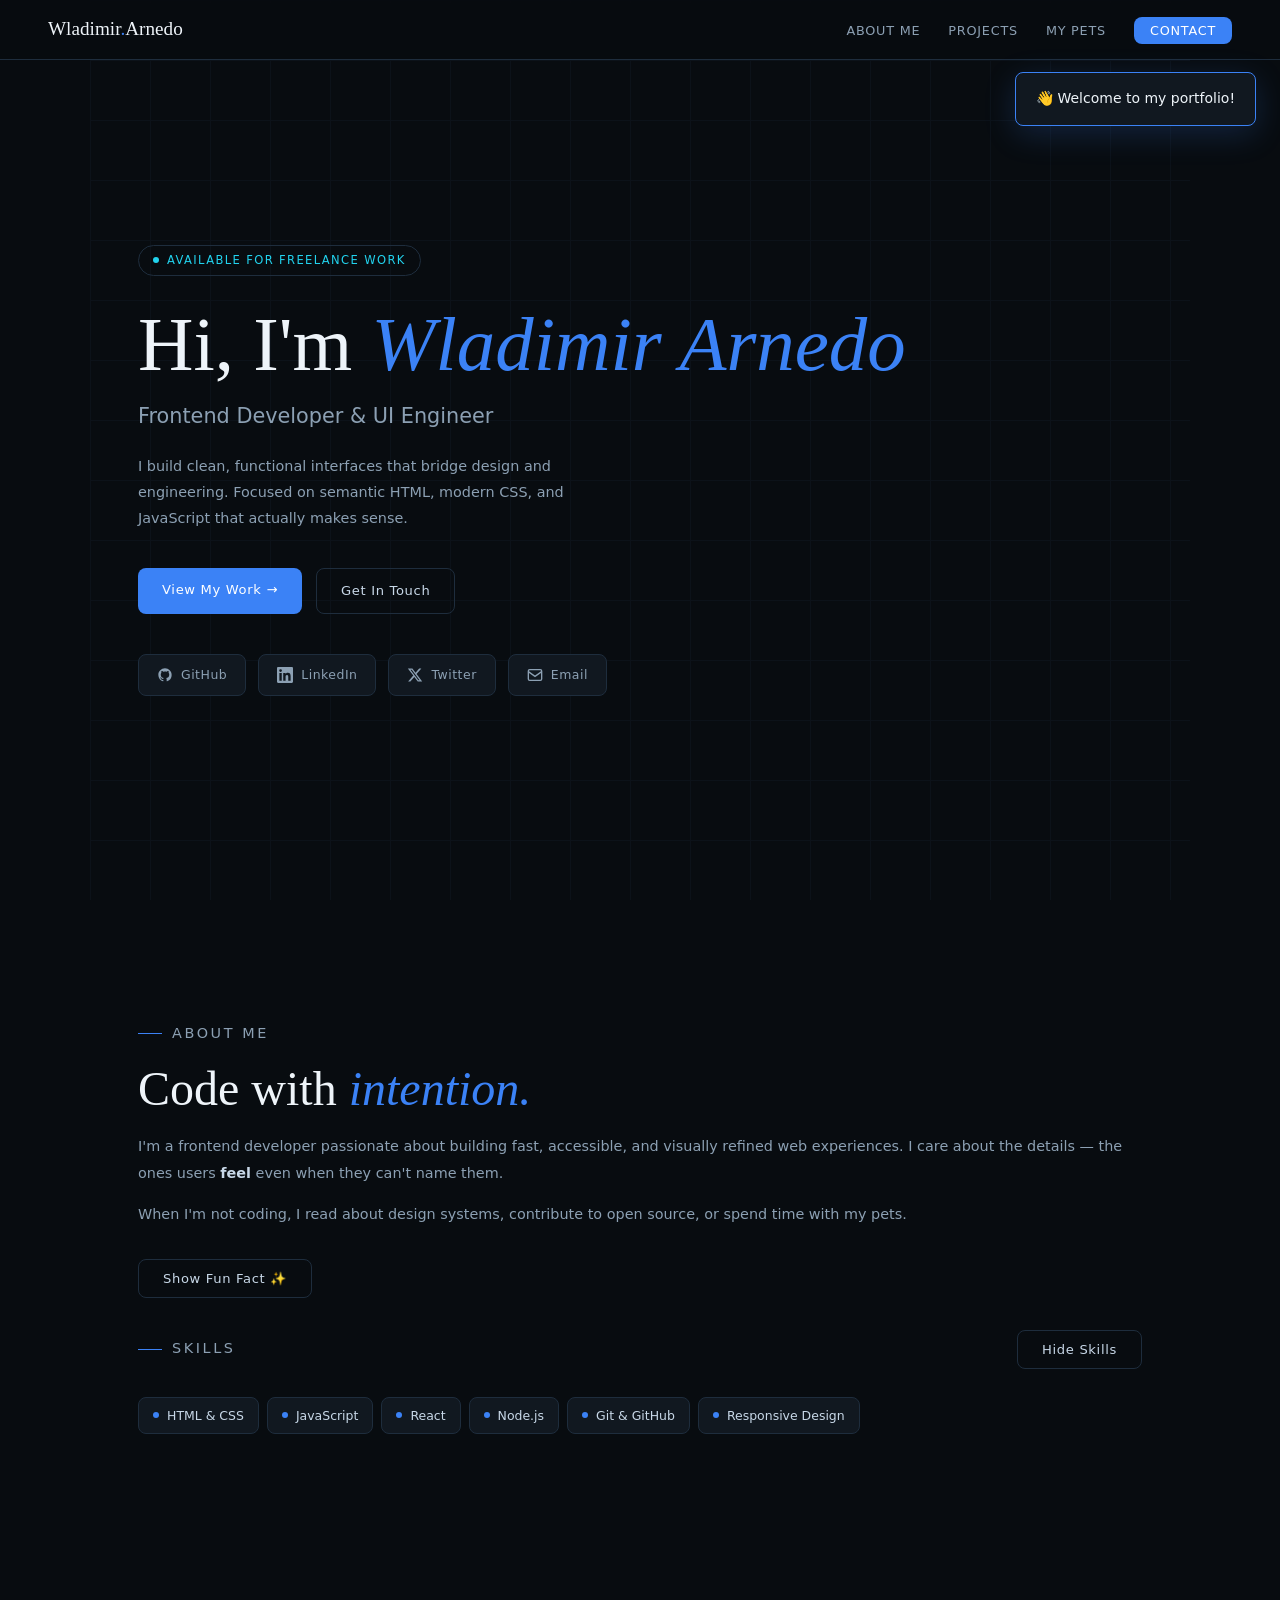
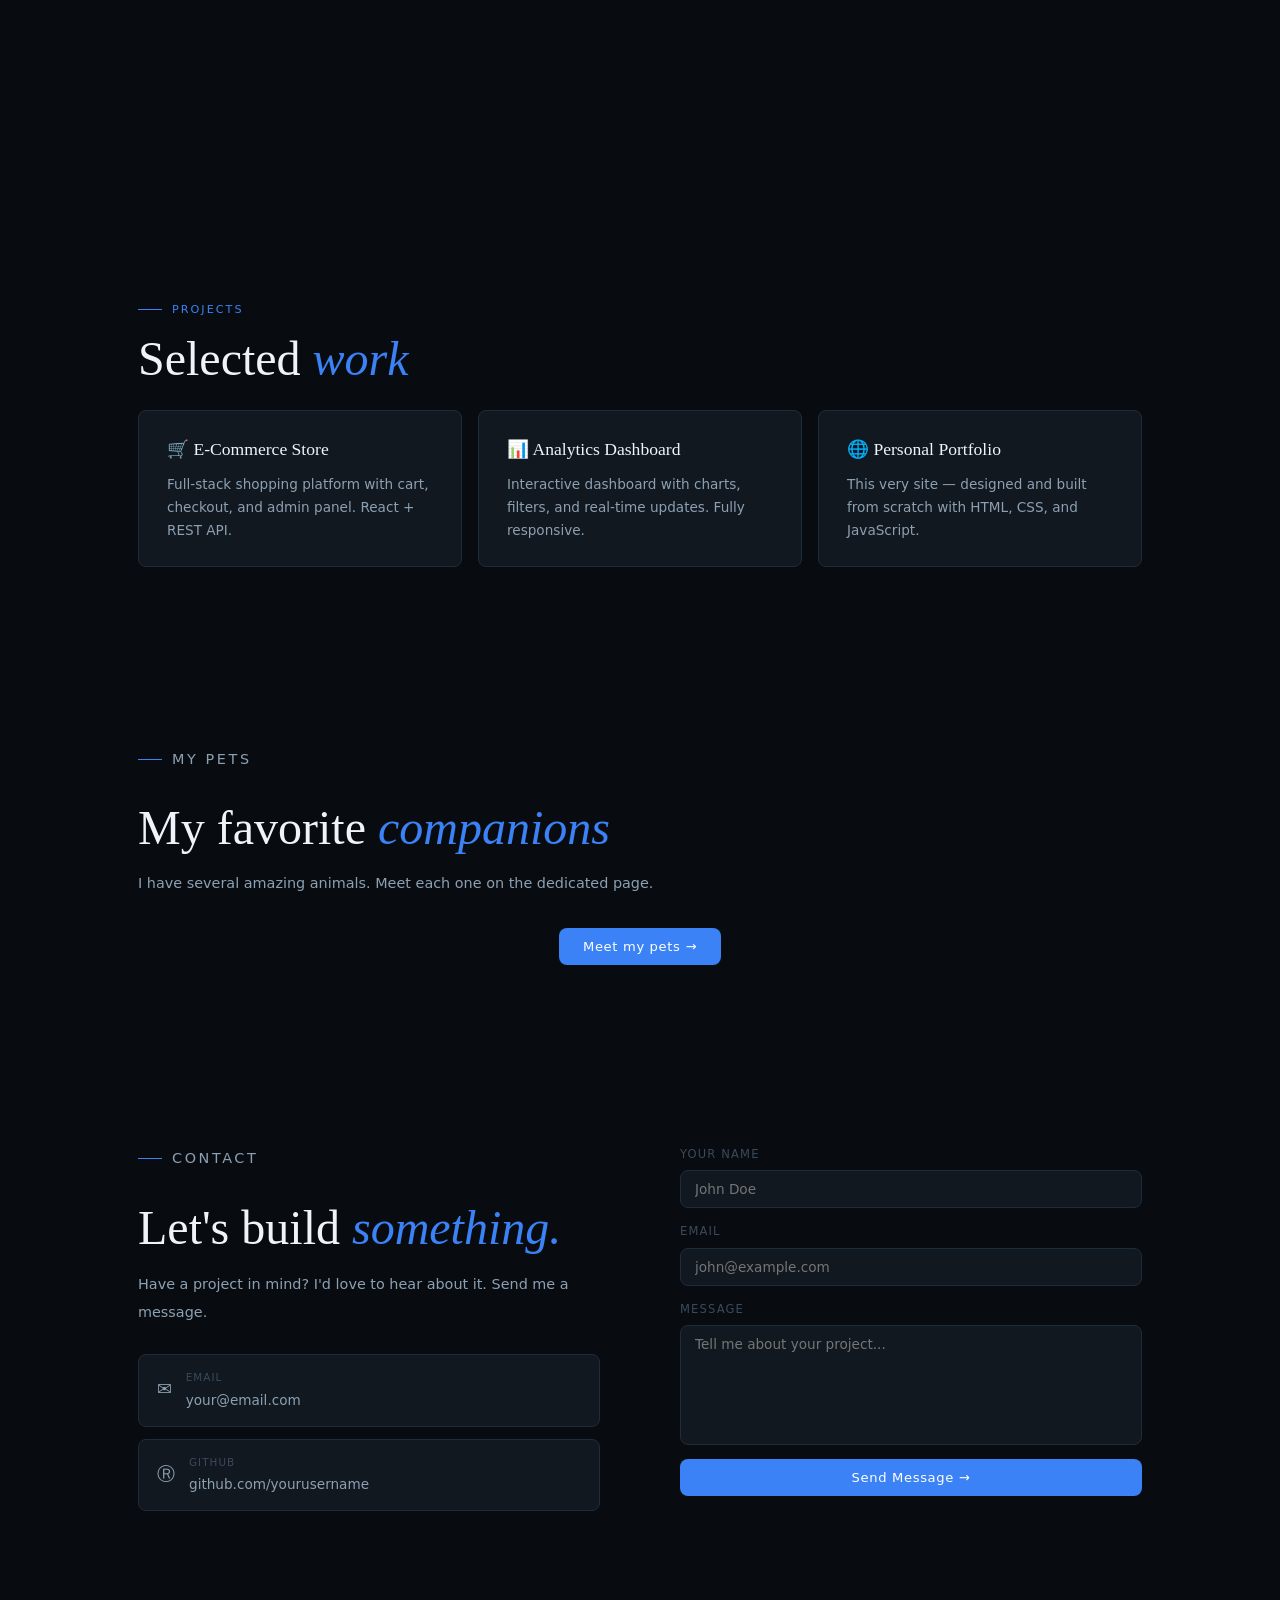
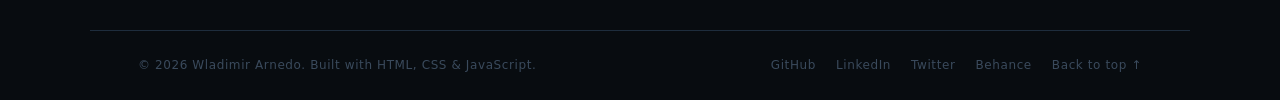
==== portfolio2-main/index.html @ 007f4433 "Primer commit" ====
<!DOCTYPE html>
<html lang="en">

<head>
  <!-- Aquí configuramos lo básico: idioma, diseño adaptativo para celulares y descripción para que Google nos encuentre -->
  <meta charset="UTF-8" />
  <meta name="viewport" content="width=device-width, initial-scale=1.0" />
  <meta name="description" content="Portfolio of Wladimir Arnedo — Frontend Developer and UI Engineer." />
  <title>Wladimir Arnedo — Developer</title>

  <!-- Conectamos nuestra hoja de estilos para darle color y vida a la página -->
  <link rel="stylesheet" href="styles.css" />
</head>

<body>

  <!-- Este es el mensajito de bienvenida flotante. Nuestro archivo script.js lo hará aparecer poco después de abrir la página -->
  <div id="welcome-toast" class="welcome-toast" role="status" aria-live="polite"></div>

  <!-- 
       =================================================
       ENCABEZADO Y MENÚ DE NAVEGACIÓN
       Esta es la barra superior fija. 
       Tiene nuestro logo y los enlaces para movernos.
       ================================================= 
  -->
  <header>
    <nav>
      <!-- Al hacer clic en el logo, volvemos mágicamente arriba del todo -->
      <a href="#home" class="nav-logo">Wladimir<span>.</span>Arnedo</a>

      <!-- Los enlaces para navegar cómodamente por nuestras secciones -->
      <ul class="nav-links">
        <li><a href="#about">About Me</a></li>
        <li><a href="#projects">Projects</a></li>
        <!-- ¡Un atajo para ir a ver a nuestras mascotas! -->
        <li><a href="mascotas.html">My Pets</a></li>
        <!-- Este botón lo hacemos resaltar un poco más para animar a que nos contacten -->
        <li><a href="#contact" class="nav-cta">Contact</a></li>
      </ul>
    </nav>
  </header>

  <!-- 
       =================================================
       SECCIÓN PRINCIPAL (HERO)
       Lo primero que ve la gente al entrar.
       Nos presentamos de forma amigable y ofrecemos formas de contacto.
       ================================================= 
  -->
  <section id="home" class="hero">
    <!-- Un fondo con una cuadrícula sutil para darle un toque muy pro -->
    <div class="hero-grid"></div>

    <div class="hero-content">
      <!-- Un detallito visual: un circulito que parpadea indicando que estamos disponibles para trabajar -->
      <div class="hero-badge">
        <span class="dot"></span>Available for freelance work
      </div>

      <!-- El gran título con nuestro nombre -->
      <h1>Hi, I'm <em>Wladimir Arnedo</em></h1>
      <p class="hero-role">Frontend Developer &amp; UI Engineer</p>
      <p class="hero-desc">
        I build clean, functional interfaces that bridge design and engineering.
        Focused on semantic HTML, modern CSS, and JavaScript that actually makes sense.
      </p>

      <!-- Los botones principales: uno para ver proyectos y otro para enviar mensaje -->
      <div class="hero-actions">
        <a href="#projects" class="btn btn-primary">View My Work &rarr;</a>
        <a href="#contact" class="btn btn-outline">Get In Touch</a>
      </div>

      <!-- 
           Fila con iconos de nuestras redes y contactos.
           Usamos SVGs directamente en vez de librerías grandes para que la página cargue súper rápido.
      -->
      <div class="social-row">

        <!-- Enlace directo a nuestro GitHub -->
        <a href="https://github.com/yourusername" target="_blank" rel="noopener" class="social-btn" id="btn-github"
          title="GitHub">
          <svg viewBox="0 0 24 24" fill="currentColor" aria-hidden="true">
            <path d="M12 2C6.477 2 2 6.484 2 12.017c0 4.425 2.865 8.18 6.839 9.504.5.092.682-.217.682-.483
            0-.237-.008-.868-.013-1.703-2.782.605-3.369-1.343-3.369-1.343-.454-1.158-1.11-1.466-1.11-1.466
            -.908-.62.069-.608.069-.608 1.003.07 1.531 1.032 1.531 1.032.892 1.53 2.341 1.088 2.91.832
            .092-.647.35-1.088.636-1.338-2.22-.253-4.555-1.113-4.555-4.951 0-1.093.39-1.988 1.029-2.688
            -.103-.253-.446-1.272.098-2.65 0 0 .84-.27 2.75 1.026A9.564 9.564 0 0112 6.844c.85.004
            1.705.115 2.504.337 1.909-1.296 2.747-1.027 2.747-1.027.546 1.379.202 2.398.1 2.651
            .64.7 1.028 1.595 1.028 2.688 0 3.848-2.339 4.695-4.566 4.943.359.309.678.92.678 1.855
            0 1.338-.012 2.419-.012 2.747 0 .268.18.58.688.482A10.019 10.019 0 0022 12.017
            C22 6.484 17.522 2 12 2z" />
          </svg>
          <span>GitHub</span>
        </a>

        <!-- Enlace a nuestro LinkedIn profesional -->
        <a href="https://linkedin.com/in/yourusername" target="_blank" rel="noopener" class="social-btn"
          id="btn-linkedin" title="LinkedIn">
          <svg viewBox="0 0 24 24" fill="currentColor" aria-hidden="true">
            <path d="M20.447 20.452h-3.554v-5.569c0-1.328-.027-3.037-1.852-3.037-1.853 0-2.136
            1.445-2.136 2.939v5.667H9.351V9h3.414v1.561h.046c.477-.9 1.637-1.85 3.37-1.85
            3.601 0 4.267 2.37 4.267 5.455v6.286zM5.337 7.433a2.062 2.062 0 01-2.063-2.065
            2.064 2.064 0 112.063 2.065zm1.782 13.019H3.555V9h3.564v11.452zM22.225 0H1.771
            C.792 0 0 .774 0 1.729v20.542C0 23.227.792 24 1.771 24h20.451C23.2 24 24 23.227
            24 22.271V1.729C24 .774 23.2 0 22.222 0h.003z" />
          </svg>
          <span>LinkedIn</span>
        </a>

        <!-- Enlace a nuestro Twitter / X -->
        <a href="https://x.com/yourusername" target="_blank" rel="noopener" class="social-btn" id="btn-twitter"
          title="X / Twitter">
          <svg viewBox="0 0 24 24" fill="currentColor" aria-hidden="true">
            <path d="M18.244 2.25h3.308l-7.227 8.26 8.502 11.24H16.17l-5.214-6.817L4.99
            21.75H1.68l7.73-8.835L1.254 2.25H8.08l4.713 6.231zm-1.161 17.52h1.833L7.084
            4.126H5.117z" />
          </svg>
          <span>Twitter</span>
        </a>

        <!-- Enlace rápido para que nos envíen un correo electrónico -->
        <a href="mailto:your@email.com" class="social-btn" id="btn-email" title="Email">
          <svg viewBox="0 0 24 24" fill="none" stroke="currentColor" stroke-width="2" aria-hidden="true">
            <rect x="2" y="4" width="20" height="16" rx="2" />
            <path d="m2 7 10 7 10-7" />
          </svg>
          <span>Email</span>
        </a>

      </div>
    </div>
  </section>

  <!-- 
       =================================================
       SECCIÓN SOBRE MÍ
       Aquí contamos un poquito de quiénes somos.
       ¡Y le pusimos magia con JavaScript para que sea divertido!
       ================================================= 
  -->
  <section id="about" class="about">
    <p class="section-label">About Me</p>
    <h2>Code with <em>intention.</em></h2>

    <!-- Le pusimos un ID a este párrafo para poder cambiarle el texto mágicamente al presionar un botón -->
    <p id="about-bio">
      I'm a frontend developer passionate about building fast, accessible, and
      visually refined web experiences. I care about the details — the ones users
      <strong>feel</strong> even when they can't name them.
    </p>
    <p>
      When I'm not coding, I read about design systems, contribute to open source,
      or spend time with my pets.
    </p>

    <!-- ¡Un botón sorpresa! Si haces clic, JavaScript cambiará el texto que acabas de leer por una anécdota -->
    <button id="btn-fun-fact" class="btn btn-outline" style="margin-top:1rem">
      Show Fun Fact &#10024;
    </button>

    <!-- Aquí listamos nuestras herramientas. Agregamos un botón para esconderlas si queremos limpiar la pantalla -->
    <div class="skills-controls">
      <p class="section-label" style="margin-bottom:0">Skills</p>
      <!-- Este botón trabajará mano a mano con JavaScript para hacer desaparecer (o aparecer) la lista de abajo -->
      <button id="btn-toggle-skills" class="btn btn-outline">Hide Skills</button>
    </div>

    <!-- Nuestras habilidades. Tienen un ID clave para que el botón sepa exactamente qué ocultar -->
    <div class="skills-grid" id="skills-grid">
      <span class="skill-tag">HTML &amp; CSS</span>
      <span class="skill-tag">JavaScript</span>
      <span class="skill-tag">React</span>
      <span class="skill-tag">Node.js</span>
      <span class="skill-tag">Git &amp; GitHub</span>
      <span class="skill-tag">Responsive Design</span>
    </div>
  </section>

  <!-- 
       =================================================
       NUESTROS PROYECTOS
       Un pequeño escaparate de lo que hemos construido.
       Cada tarjeta de la lista tiene su descripción y enlace.
       ================================================= 
  -->
  <section id="projects" class="projects">
    <p class="section-label">Projects</p>
    <h2>Selected <em>work</em></h2>

    <!-- Una lista limpia sin los aburridos puntos negros de siempre -->
    <ul class="projects-list">
      <li>
        <a href="https://github.com/yourusername" target="_blank" rel="noopener" class="project-link">
          🛒 E-Commerce Store
        </a>
        <p>Full-stack shopping platform with cart, checkout, and admin panel. React + REST API.</p>
      </li>
      <li>
        <a href="https://github.com/yourusername" target="_blank" rel="noopener" class="project-link">
          📊 Analytics Dashboard
        </a>
        <p>Interactive dashboard with charts, filters, and real-time updates. Fully responsive.</p>
      </li>
      <li>
        <!-- Un guiño: este enlace te regresa a la parte alta de la página que estás leyendo ahora -->
        <a href="#home" class="project-link">
          🌐 Personal Portfolio
        </a>
        <p>This very site — designed and built from scratch with HTML, CSS, and JavaScript.</p>
      </li>
    </ul>
  </section>

  <!-- 
       =================================================
       SECCIÓN MASCOTAS
       Una invitación para que los usuarios vayan a nuestra 
       sección dedicada de animalitos.
       ================================================= 
  -->
  <section id="pets" class="pets-section">
    <p class="section-label">My Pets</p>
    <h2>My favorite <em>companions</em></h2>
    <p>I have several amazing animals. Meet each one on the dedicated page.</p>

    <!-- Centramos este botón para que llame más la atención -->
    <div class="btn-wrapper">
      <button id="btn-pets" class="btn btn-primary">
        Meet my pets &rarr;
      </button>
    </div>
  </section>

  <!-- 
       =================================================
       SECCIÓN DE CONTACTO
       Acá dividimos la pantalla: información directa a la 
       izquierda, y un formulario listo para usarse a la derecha.
       ================================================= 
  -->
  <section id="contact" class="contact">
    <div class="contact-inner">

      <!-- La información directa por si prefieren enviarnos un correo o buscar nuestro GitHub -->
      <div class="contact-info">
        <p class="section-label">Contact</p>
        <h2>Let's build <em>something.</em></h2>
        <p>Have a project in mind? I'd love to hear about it. Send me a message.</p>

        <!-- Un par de tarjetas para nuestros métodos de contacto -->
        <div class="contact-items">
          <a href="mailto:your@email.com" class="contact-item">
            <span class="ci-icon">&#9993;</span>
            <div>
              <span class="ci-label">Email</span>
              your@email.com
            </div>
          </a>
          <a href="https://github.com/yourusername" target="_blank" rel="noopener" class="contact-item">
            <span class="ci-icon">&#9415;</span>
            <div>
              <span class="ci-label">GitHub</span>
              github.com/yourusername
            </div>
          </a>
        </div>
      </div>

      <!-- El formulario. Lo genial es que JavaScript se encarga de manejarlo 
           para que cuando la persona presione Enviar, la página no parpadee ni se recargue -->
      <form class="contact-form" id="contact-form">
        <div class="form-group">
          <label for="name">Your Name</label>
          <input type="text" id="name" name="name" placeholder="John Doe" required />
        </div>
        <div class="form-group">
          <label for="email">Email</label>
          <input type="email" id="email" name="email" placeholder="john@example.com" required />
        </div>
        <div class="form-group">
          <label for="message">Message</label>
          <!-- Evitamos que puedan estirar la caja del mensaje porque rompería nuestro bonito diseño -->
          <textarea id="message" name="message" placeholder="Tell me about your project..." required></textarea>
        </div>
        <button type="submit" class="btn btn-primary">Send Message &rarr;</button>

        <!-- Este pequeño párrafo es el lugar donde aparecerá mágicamente el mensaje "¡Enviado!" -->
        <p id="form-status" class="form-status"></p>
      </form>

    </div>
  </section>

  <!-- 
       =================================================
       PIE DE PÁGINA (FOOTER)
       La firma de nuestro sitio web con el año y un resumen
       de los enlaces más importantes.
       ================================================= 
  -->
  <footer>
    <span>&copy; 2026 Wladimir Arnedo. Built with HTML, CSS &amp; JavaScript.</span>
    <div class="footer-links">
      <a href="https://github.com/yourusername" target="_blank" rel="noopener">GitHub</a>
      <a href="https://linkedin.com/in/yourusername" target="_blank" rel="noopener">LinkedIn</a>
      <a href="https://x.com/yourusername" target="_blank" rel="noopener">Twitter</a>
      <a href="https://behance.net/yourusername" target="_blank" rel="noopener">Behance</a>
      <a href="#home">Back to top &uarr;</a>
    </div>
  </footer>

  <!-- Y por último, pero importantísimo: le damos vida a nuestra web cargando las acciones interactivas -->
  <script src="script.js"></script>
</body>

</html>
---- portfolio2-main/styles.css ----
/* ==================================================
   NUESTRO ARCHIVO MAESTRO DE ESTILOS (styles.css)
   Aquí le damos color, forma y vida tanto a nuestro 
   portafolio principal como a la galería de mascotas.
   ================================================== */


/* ── MÓDULO 1: NUESTRA PALETA Y FUENTES MÁGICAS ──
   Esto es genial: aquí guardamos todos nuestros colores 
   y tipografías. Si algún día queremos que nuestro sitio 
   sea rojo en lugar de azul, solo cambiamos el color aquí 
   y toda la web se actualizará al instante.
   ------------------------------------------------- */
:root {
  /* Nuestra paleta de oscuridad a luz */
  --black:      #080c10;
  --dark:       #0d1117;
  --card:       #111820;
  --border:     #1e2d3d;
  --muted:      #3a4a5c;
  --text:       #8ca0b3;
  --light:      #c8d8e8;
  --white:      #eef4f9;
  
  /* Nuestros colores para llamar la atención */
  --blue:       #3b82f6;
  --blue-dark:  #1d4ed8;
  --cyan:       #22d3ee;

  /* Nuestras familias de letras (tipografías) */
  --font-main:  'Segoe UI', system-ui, sans-serif;
  --font-serif: Georgia, 'Times New Roman', serif;

  /* Redondez de los bordes y qué tan suaves son nuestras animaciones */
  --radius:     8px;
  --transition: .22s cubic-bezier(.4, 0, .2, 1);
}


/* ── MÓDULO 2: HACIENDO LIMPIEZA GENERAL (RESET Y BASE) ──
   Cada navegador trae sus propios márgenes y estilos feos. 
   Con esto le decimos: "No gracias, nosotros tomamos el control".
   ------------------------------------------------- */
*, *::before, *::after {
  box-sizing: border-box; /* Esto hace que el ancho y alto sean súper precisos y fáciles de calcular */
  margin: 0;
  padding: 0;
}

/* Le decimos a la página que al viajar a diferentes secciones no salte bruscamente, sino que se deslice suavemente */
html { scroll-behavior: smooth; }

body {
  background: var(--black);
  color: var(--text);
  font-family: var(--font-main);
  /* Ponemos nuestro tamaño base en "rem" en vez de "px" para que se ajuste amigablemente en cualquier pantalla */
  font-size: 1rem;
  line-height: 1.7; /* Mucho aire entre las líneas para no cansar la vista */
  overflow-x: hidden; /* Prohibimos que la página se pueda mover a los lados */
  animation: fadeIn .6s ease; /* Cuando la gente entre a la página, aparecerá suavemente */
}

/* Las reglas sagradas de nuestras imágenes: crecerán hasta ocupar todo su espacio pero sin estirarse y verse raras */
img {
  max-width: 100%;
  height: auto;
  display: block;
}

/* Cuando alguien seleccione texto con el ratón, se pintará de nuestro azul bonito */
::selection { background: var(--blue); color: #fff; }

/* Nuestra animación principal que hace que la página suba un poquito y aparezca */
@keyframes fadeIn {
  from { opacity: 0; transform: translateY(12px); }
  to   { opacity: 1; transform: translateY(0); }
}


/* ── MÓDULO 3: ENCHULANDO LA BARRA DE DESPLAZAMIENTO ──
   A nadie le gustan las barras de navegador grises y gordas.
   Vamos a hacerla delgada y oscura.
   ------------------------------------------------- */
::-webkit-scrollbar       { width: 4px; }
::-webkit-scrollbar-track { background: var(--black); }
::-webkit-scrollbar-thumb { background: var(--border); border-radius: 2px; }


/* ── MÓDULO 4: LA BARRA DE NAVEGACIÓN SUPERIOR ──
   Nuestro menú principal, que se quedará pegado 
   arriba como un techo invisible para que los 
   visitantes nunca se pierdan.
   ------------------------------------------------- */
header {
  position: fixed; /* Esto hace que se quede pegadito arriba aunque bajemos la página */
  top: 0; left: 0; right: 0;
  z-index: 100; /* Aseguramos que siempre esté por encima de todo lo demás */
}

nav {
  display: flex;
  align-items: center;
  justify-content: space-between; /* Empuja el logo a la izquierda y los links a la derecha */
  padding: 0 48px;
  height: 60px;
  background: rgba(8, 12, 16, .9);
  backdrop-filter: blur(12px); /* Magia: difumina todo lo que se ponga detrás, como un vidrio empañado */
  border-bottom: 1px solid var(--border);
}

.nav-logo {
  font-family: var(--font-serif);
  font-size: 1.2rem;
  color: var(--white);
  text-decoration: none;
}
/* El coqueto punto azul junto a nuestro apellido */
.nav-logo span { color: var(--blue); }

.nav-links {
  display: flex;
  gap: 28px; /* Un espaciado perfecto entre cada link */
  list-style: none;
}

.nav-links a {
  color: var(--text);
  text-decoration: none;
  font-size: 0.8rem;
  letter-spacing: 0.06em;
  text-transform: uppercase;
  transition: color var(--transition); /* Los colores cambiarán con una suavidad hermosa */
  position: relative;
}

/* Esa elegante rayita que aparece de la nada cuando pasas el mouse por encima */
.nav-links a::after {
  content: '';
  position: absolute;
  left: 0; bottom: -3px;
  width: 0; height: 1px;
  background: var(--blue);
  transition: width var(--transition);
}
.nav-links a:hover            { color: var(--white); }
.nav-links a:hover::after     { width: 100%; } /* Empieza en 0 y crece hasta llenar todo el ancho */

/* El botón de "Contactar" rompe la regla y usa un fondo sólido azul */
.nav-cta {
  background: var(--blue) !important;
  color: #fff !important;
  padding: 6px 16px;
  border-radius: var(--radius);
  transition: background var(--transition) !important;
}
.nav-cta:hover        { background: var(--blue-dark) !important; }
.nav-cta::after       { display: none !important; } /* Le decimos adiós a la rayita en este botón */


/* ── MÓDULO 5: REGLAS PARA TODAS LAS SECCIONES ──
   Para no escribir lo mismo una y otra vez, todas 
   nuestras secciones comparten estos estilos.
   ------------------------------------------------- */
section {
  min-height: 100vh; /* Obliga a la sección a ser al menos tan alta como la pantalla de tu compu */
  padding: 120px 48px 80px;
  max-width: 1100px;
  margin: 0 auto; /* Con esto logramos que quede perfectamente centrado siempre */
}

/* La pequeña etiqueta de título antes de cada título grande (Ej: "ABOUT ME") */
.section-label {
  font-size: 0.7rem;
  letter-spacing: 0.18em;
  text-transform: uppercase;
  color: var(--blue);
  margin-bottom: 12px;
  display: flex;
  align-items: center;
  gap: 10px;
}
/* Le dibujamos una pequeña línea azul acompañando al texto */
.section-label::before {
  content: '';
  display: block;
  width: 24px; height: 1px;
  background: var(--blue);
}

/* Los imponentes títulos principales */
h2 {
  font-family: var(--font-serif);
  /* Magia responsiva: este clamp() hace que la letra crezca o encoja solita según la pantalla */
  font-size: clamp(1.8rem, 4vw, 3rem);
  font-weight: 400;
  color: var(--white);
  line-height: 1.15;
  margin-bottom: 16px;
}
/* Algunas palabritas del título las resaltamos en cursiva y de azul */
h2 em { color: var(--blue); font-style: italic; }


/* ── MÓDULO 6: LA FÁBRICA DE BOTONES ──
   Creamos unos estilos base geniales para que cada
   botón de nuestra página se vea y se sienta espectacular.
   ------------------------------------------------- */
.btn {
  display: inline-block;
  padding: 11px 24px;
  border-radius: var(--radius);
  font-family: var(--font-main);
  font-size: 0.82rem;
  letter-spacing: 0.05em;
  text-decoration: none;
  cursor: pointer;
  border: none;
  transition: all var(--transition); /* Suaviza absolutamente todos los cambios al pasar el mouse */
}

/* El botón azul que llama toda tu atención */
.btn-primary { background: var(--blue); color: #fff; }
.btn-primary:hover {
  background: var(--blue-dark);
  transform: translateY(-2px); /* ¡Da la ilusión de que el botón se levanta hacia ti! */
  box-shadow: 0 8px 24px rgba(59, 130, 246, .3); /* Y proyecta una sombra suave */
}

/* El botón más sutil, ideal para opciones secundarias */
.btn-outline {
  background: transparent;
  color: var(--light);
  border: 1px solid var(--border);
}
.btn-outline:hover {
  border-color: var(--blue);
  color: var(--blue);
  transform: translateY(-2px);
}

/* Una cajita invisible para centrar cualquier botón */
.btn-wrapper {
  display: flex;
  justify-content: center;
  margin-top: 32px;
}


/* ── MÓDULO 7: LA PORTADA (NUESTRO HERO) ──
   El gran escenario de bienvenida. Es lo primero
   que se roba las miradas de los visitantes.
   ------------------------------------------------- */
.hero {
  display: flex;
  flex-direction: column;
  justify-content: center;
  position: relative;
  overflow: hidden;
}

/* Detalle super pro: una cuadrícula de fondo que parece papel milimetrado de diseño */
.hero-grid {
  position: absolute; inset: 0;
  background-image:
    linear-gradient(var(--border) 1px, transparent 1px),
    linear-gradient(90deg, var(--border) 1px, transparent 1px);
  background-size: 60px 60px;
  opacity: .2;
  pointer-events: none; /* Le decimos al ratón que ignore esto por completo */
}

/* El cartelito de "Disponible para proyectos" */
.hero-badge {
  display: inline-flex;
  align-items: center;
  gap: 8px;
  font-size: 0.72rem;
  letter-spacing: 0.12em;
  text-transform: uppercase;
  color: var(--cyan);
  border: 1px solid var(--border);
  padding: 5px 14px;
  border-radius: 20px;
  margin-bottom: 28px;
  width: fit-content;
}

/* El lucecita verde (cian) al lado de "Disponible" que late constantemente */
.dot {
  width: 6px; height: 6px;
  background: var(--cyan);
  border-radius: 50%;
  animation: pulse 2s infinite; /* Late infinitamente cada 2 segundos */
}

/* Las instrucciones precisas para ese latido */
@keyframes pulse {
  0%, 100% { opacity: 1; transform: scale(1); }
  50%       { opacity: .4; transform: scale(.7); }
}

.hero-content { position: relative; z-index: 1; }

/* ¡Nuestro nombre en letras enormes! */
h1 {
  font-family: var(--font-serif);
  font-size: clamp(2.5rem, 6vw, 5.5rem);
  font-weight: 400;
  color: var(--white);
  line-height: 1.08;
  margin-bottom: 12px;
}
h1 em { color: var(--blue); font-style: italic; }

.hero-role {
  font-size: clamp(1rem, 2vw, 1.3rem);
  color: var(--text);
  margin-bottom: 20px;
}

.hero-desc {
  max-width: 500px;
  color: var(--text);
  font-size: 0.9rem;
  line-height: 1.8;
  margin-bottom: 36px;
}

/* Unimos los botones de la bienvenida y los separamos para que respiren */
.hero-actions { display: flex; gap: 14px; flex-wrap: wrap; }


/* ── MÓDULO 8: EL ESPACIO DE "ACERCA DE MÍ" ──
   Nuestra biografía personal y la cajita de 
   herramientas y lenguajes que sabemos usar.
   ------------------------------------------------- */
.about p {
  color: var(--text);
  font-size: 0.9rem;
  line-height: 1.9;
  margin-bottom: 14px;
}
.about p strong { color: var(--light); }

/* Empaquetamos nuestras habilidades para que se acomoden como tetris */
.skills-grid {
  display: flex;
  flex-wrap: wrap;
  gap: 8px;
  margin-top: 28px;
}

/* Cada capsulita que guarda el nombre de un lenguaje (HTML, CSS, etc.) */
.skill-tag {
  display: flex;
  align-items: center;
  gap: 8px;
  padding: 7px 14px;
  background: var(--card);
  border: 1px solid var(--border);
  border-radius: var(--radius);
  font-size: 0.78rem;
  color: var(--light);
  transition: border-color var(--transition);
}
.skill-tag:hover { border-color: var(--blue); } /* Se pinta azul cuando lo tocas con el mouse */

/* Un coqueto puntito decorativo dentro de cada cápsula */
.skill-tag::before {
  content: '';
  width: 6px; height: 6px;
  background: var(--blue);
  border-radius: 50%;
}


/* ── MÓDULO 9: EL ÁLBUM DE PROYECTOS ──
   Aquí montamos una bonita exhibición con tarjetas 
   de nuestras mejores creaciones como programadores.
   ------------------------------------------------- */
.projects { min-height: auto; padding-top: 6.25rem; }

/* Usamos CSS Grid para armar 3 columnas que soportan tarjetas igual de anchas */
.projects-list {
  list-style: none; /* Le decimos adiós a los puntitos negros típicos de las listas */
  margin-top: 1.5rem;
  display: grid;
  grid-template-columns: repeat(3, 1fr);
  gap: 1rem;
}

/* Cada tarjeta del proyecto */
.projects-list li {
  background: var(--card);
  border: 1px solid var(--border);
  border-radius: var(--radius);
  padding: 24px 28px;
  transition: all var(--transition);
}
/* Cuando pasamos el ratón, ¡Boom! La tarjeta se eleva y gana una buena sombra */
.projects-list li:hover {
  border-color: var(--blue);
  transform: translateY(-4px);
  box-shadow: 0 12px 40px rgba(0, 0, 0, .4);
}

/* El nombre del proyecto, que además es un link clicable */
.project-link {
  display: block;
  font-family: var(--font-serif);
  font-size: 1.1rem;
  color: var(--white);
  text-decoration: none;
  margin-bottom: 8px;
  transition: color var(--transition);
}
.project-link:hover { color: var(--blue); } /* Se pinta de azul para decirnos "¡Hazme clic!" */

.projects-list li p { font-size: 0.85rem; color: var(--text); }


/* ── MÓDULO 10: EL PUENTE HACIA LAS MASCOTAS ──
   Esa pequeña sección que invita amablemente a la 
   gente a conocer a nuestros mejores amigos peludos.
   ------------------------------------------------- */
.pets-section {
  min-height: auto;
  padding-top: 100px;
}
.pets-section p { color: var(--text); font-size: 0.9rem; margin-bottom: 28px; }


/* ── MÓDULO 11: ZONA DE CONTACTO ──
   La puerta de entrada para que lluevan las
   ofertas de trabajo o los saludos cordiales.
   ------------------------------------------------- */
.contact { min-height: auto; padding-top: 100px; padding-bottom: 100px; }

/* Dividimos la pantalla a la mitad justa: una mitad para leer y la otra para escribir */
.contact-inner {
  display: grid;
  grid-template-columns: 1fr 1fr;
  gap: 80px;
  align-items: start;
}

.contact-info p {
  font-size: 0.9rem;
  color: var(--text);
  line-height: 1.9;
  margin-bottom: 28px;
}

.contact-items { display: flex; flex-direction: column; gap: 12px; }

/* Tarjetitas bonitas para el correo y otras opciones por si no quieren llenar el formulario */
.contact-item {
  display: flex;
  align-items: center;
  gap: 14px;
  padding: 14px 18px;
  background: var(--card);
  border: 1px solid var(--border);
  border-radius: var(--radius);
  text-decoration: none;
  color: var(--text);
  font-size: 0.85rem;
  transition: all var(--transition);
}
/* Esta no sube al hover, ¡sino que se desliza un poquito a la derecha! */
.contact-item:hover {
  border-color: var(--blue);
  color: var(--light);
  transform: translateX(4px);
}

.ci-icon { font-size: 1.1rem; }
.ci-label {
  font-size: 0.65rem;
  letter-spacing: 0.1em;
  text-transform: uppercase;
  color: var(--muted);
  display: block;
  margin-bottom: 2px;
}

/* Aquí armamos el formulario, apilando cajas con amor */
.contact-form { display: flex; flex-direction: column; gap: 14px; }
.form-group   { display: flex; flex-direction: column; gap: 6px; }
.form-group label {
  font-size: 0.72rem;
  letter-spacing: 0.1em;
  text-transform: uppercase;
  color: var(--muted);
}

/* Pintamos las cajas de texto donde escribirán. Tienen color oscuro y bordes suaves */
.form-group input,
.form-group textarea {
  background: var(--card);
  border: 1px solid var(--border);
  border-radius: var(--radius);
  padding: 10px 14px;
  font-family: var(--font-main);
  font-size: 0.85rem;
  color: var(--white);
  outline: none;
  resize: none; /* Le prohibimos a la gente estirar la caja de comentarios */
  transition: border-color var(--transition);
}
/* Cuando haces clic para escribir, se enciende el borde azul */
.form-group input:focus,
.form-group textarea:focus { border-color: var(--blue); }
.form-group textarea { height: 120px; }

/* El pequeño gran mensajero que dice "¡Mensaje Enviado!" cuando funciona el JavaScript */
.form-status { font-size: 0.8rem; color: var(--cyan); min-height: 20px; }


/* ── MÓDULO 12: EL PIE DE PÁGINA (FOOTER) ──
   Nuestra despedida al final del recorrido. 
   ------------------------------------------------- */
footer {
  border-top: 1px solid var(--border); /* Una línea sutil para separarlo del resto */
  padding: 24px 48px;
  display: flex;
  align-items: center;
  justify-content: space-between;
  max-width: 1100px;
  margin: 0 auto;
  font-size: 0.75rem;
  letter-spacing: 0.05em;
  color: var(--muted);
}

.footer-links { display: flex; gap: 20px; }

footer a {
  color: var(--muted);
  text-decoration: none;
  transition: color var(--transition);
}
footer a:hover { color: var(--blue); }


/* ── MÓDULO 13: EL ESPACIO SIDERAL PARA MASCOTAS ──
   Cuando entras a la página de las mascotas, se activa
   este fondo súper espacial y mágico.
   ------------------------------------------------- */
body.page-pets {
  background: #0a0f1a;
  position: relative;
}

/* Creamos unas luces de neón detrás de todo, súper sutiles y elegantes */
body.page-pets::before {
  content: '';
  position: fixed; inset: 0;
  background:
    radial-gradient(ellipse at 20% 30%, rgba(59, 130, 246, .15) 0%, transparent 55%),
    radial-gradient(ellipse at 80% 70%, rgba(34, 211, 238, .1) 0%, transparent 55%),
    linear-gradient(160deg, #0a0f1a 0%, #0d1a2e 50%, #080c10 100%);
  z-index: -1;
  pointer-events: none;
}

/* ¡Y le espolvoreamos polvo de estrellas encima! (una capa de puntitos preciosos) */
body.page-pets::after {
  content: '';
  position: fixed; inset: 0;
  background-image:
    radial-gradient(circle, rgba(59, 130, 246, .25) 1px, transparent 1px),
    radial-gradient(circle, rgba(34, 211, 238, .15) 1px, transparent 1px);
  background-size: 80px 80px, 130px 130px;
  background-position: 0 0, 40px 40px;
  z-index: -1;
  pointer-events: none;
}


/* ── MÓDULO 14: EL SALÓN DE LA FAMA (GALERÍA DE MASCOTAS) ──
   El escaparate donde brillarán las fotos de Thor, Hercules y amigos.
   ------------------------------------------------- */
.pet-gallery {
  padding: 120px 48px 80px;
  max-width: 1100px;
  margin: 0 auto;
}

.gallery-desc {
  color: var(--text);
  font-size: 0.92rem;
  margin-bottom: 48px;
}

/* El grid automático que acomodará todas las fotos cuidando que ninguna quede muy chiquita */
.gallery-grid {
  display: grid;
  grid-template-columns: repeat(auto-fit, minmax(300px, 1fr)); /* Mínimo 300px o las acomoda en la siguiente fila */
  gap: 24px;
  margin-bottom: 48px;
}

/* El famoso efecto vidrio ahumado para las tarjetas de cada mascota */
.pet-card {
  background: rgba(17, 24, 32, .75); /* Medio transparente */
  border: 1px solid var(--border);
  border-radius: 16px;
  overflow: hidden;
  backdrop-filter: blur(10px); /* Difuminamos lo de atrás para el toque maestro de vidrio */
  transition: all var(--transition);
  box-shadow: 0 8px 32px rgba(0, 0, 0, .3);
}
/* Vuelan más alto que las tarjetas normales, para que llamen más la atención */
.pet-card:hover {
  transform: translateY(-8px);
  border-color: var(--blue);
  box-shadow: 0 20px 50px rgba(0, 0, 0, .5);
}

/* Las fotitos se ven perfectas sin importar qué tanto las estiremos (cover) */
.pet-card img {
  width: 100%;
  height: 220px;
  object-fit: cover;
  display: block;
  border-bottom: 1px solid var(--border);
}

.pet-info { padding: 24px; }

/* Nombres de los peludos en letras bonitas */
.pet-card h2 {
  font-family: var(--font-serif);
  font-size: 1.5rem;
  color: var(--white);
  margin-bottom: 4px;
}

/* Qué raza es, escrito elegantemente en turquesa */
.pet-breed {
  font-size: 0.72rem;
  letter-spacing: 0.14em;
  text-transform: uppercase;
  color: var(--cyan);
  margin-bottom: 12px;
}

.pet-info p:not(.pet-breed) {
  font-size: 0.85rem;
  color: var(--text);
  line-height: 1.75;
  margin-bottom: 16px;
}

/* Aquí guardamos sus etiquetas descriptivas */
.pet-tags { display: flex; flex-wrap: wrap; gap: 8px; }

/* El borde de la etiqueta para decir si es "Guardián" o "Dormilón" */
.tag {
  font-size: 0.72rem;
  letter-spacing: 0.08em;
  text-transform: uppercase;
  color: var(--cyan);
  border: 1px solid rgba(34, 211, 238, .25);
  padding: 3px 10px;
  border-radius: 20px;
  transition: all var(--transition);
}
/* Y se ilumina cuando pasas el cursor */
.tag:hover {
  background: rgba(34, 211, 238, .1);
  border-color: var(--cyan);
}


/* ── MÓDULO 15: LAS MEDALLITAS DE REDES SOCIALES ──
   Nuestra colorida colección de enlaces directos a 
   plataformas donde hacemos vida digital.
   ------------------------------------------------- */
.social-row {
  display: flex;
  flex-wrap: wrap;
  gap: 12px;
  margin-top: 40px;
}

/* El botón genérico antes de que le asignemos color propio */
.social-btn {
  display: inline-flex;
  align-items: center;
  gap: 8px;
  padding: 9px 18px;
  background: var(--card);
  border: 1px solid var(--border);
  border-radius: var(--radius);
  color: var(--text);
  text-decoration: none;
  font-size: 0.78rem;
  letter-spacing: 0.04em;
  transition: all var(--transition);
}

/* Sus pequeñitos iconos de SVG */
.social-btn svg {
  width: 16px;
  height: 16px;
  flex-shrink: 0;
}

/* Todos los botones de la fila se elevan felizmente cuando los apuntas */
.social-btn:hover {
  transform: translateY(-3px);
  color: var(--white);
  box-shadow: 0 6px 20px rgba(0, 0, 0, .4);
}

/* ¡Y aquí es donde cada red revela su verdadero color al pasar el cursor por encima! */

/* GitHub en gris elegante */
#btn-github:hover  { border-color: #e6edf3; box-shadow: 0 6px 20px rgba(230,237,243,.15); }

/* LinkedIn luce todo su azul formal */
#btn-linkedin:hover { border-color: #0a66c2; color: #0a66c2; box-shadow: 0 6px 20px rgba(10,102,194,.2); }

/* X / Twitter se va por el contraste blanquito */
#btn-twitter:hover  { border-color: #e7e7e7; box-shadow: 0 6px 20px rgba(231,231,231,.1); }

/* Behance presume su azul eléctrico super cool */
#btn-behance:hover  { border-color: #1769ff; color: #1769ff; box-shadow: 0 6px 20px rgba(23,105,255,.2); }

/* Y un cian vibrante para nuestros correos */
#btn-email:hover    { border-color: var(--cyan); color: var(--cyan); box-shadow: 0 6px 20px rgba(34,211,238,.2); }


/* ── MÓDULO 16: EL CARTELITO SORPRESA (TOAST) ──
   Nació invisible, pero nuestro JavaScript lo hará 
   lucirse en la esquina superior cuando llegue la gente.
   ------------------------------------------------- */
.welcome-toast {
  position: fixed;
  top: 4.5rem;
  right: 1.5rem;
  background: var(--card);
  border: 1px solid var(--blue);
  border-radius: var(--radius);
  padding: 0.875rem 1.25rem;
  color: var(--white);
  font-size: 0.875rem;
  max-width: 18rem;
  z-index: 200;
  box-shadow: 0 8px 32px rgba(59, 130, 246, .2);
  opacity: 0; /* Por ahora está castigado sin verse (invisible) */
  transform: translateX(1.25rem); /* Y escondido un poquito hacia afuera */
  transition: all 0.4s ease;
  pointer-events: none; /* Le decimos a la página que ignore si intentan hacerle clic mientras esté invisible */
}
/* Cuando JavaScript nos ayuda poniéndole la etiqueta "show", ¡sale a la luz! */
.welcome-toast.show {
  opacity: 1;
  transform: translateX(0);
  pointer-events: auto; /* Y vuelve a ser clicable */
}


/* ── MÓDULO 17: EL INTERRUPTOR DE LAS HABILIDADES ──
   Acomoda nuestro botoncito de "Hide Skills" justo en
   el lugar correcto junto al título de "Skills".
   ------------------------------------------------- */
.skills-controls {
  display: flex;
  align-items: center;
  justify-content: space-between; /* Texto a la izquierda, botón a la derecha */
  margin-top: 2rem;
  margin-bottom: 0.5rem;
}

/* Cuando nuestro amigo JavaScript le pega esta clase a la lista, simplemente desaparece sin dejar rastro */
.skills-grid.hidden { display: none; }


/* ── MÓDULO 18: LA INTELIGENCIA PARA CELULARES Y TABLETAS (MEDIA QUERIES) ──
   ¡La cereza del pastel! Si nuestro visitante nos lee 
   desde el autobús o en un sillón, acomodaremos toda 
   la página para que siga sintiéndose perfecto.
   ------------------------------------------------- */

/* ── TABLETAS (Para pantallas medianas de entre 601px y 1024px) ── */
@media (min-width: 601px) and (max-width: 1024px) {

  /* Un respiro más ligero a los lados para aprovechar la pantalla */
  section        { padding: 6.25rem 2rem 5rem; }
  .pet-gallery   { padding: 6.25rem 2rem 5rem; }

  /* En lugar de 3 columnas de proyectos, bajamos a 2 para que no se aprieten */
  .projects-list { grid-template-columns: repeat(2, 1fr); }

  /* Las mascotas caben perfectamente en grupitos de a 3 */
  .gallery-grid  { grid-template-columns: repeat(3, 1fr); }

  /* La zona de contacto se vuelve una larga columna vertical */
  .contact-inner { grid-template-columns: 1fr; gap: 2.5rem; }
}

/* ── CELULARES (Para esas pantallas angostitas menores a 600px) ── */
@media (max-width: 600px) {

  /* El menú abandona la barra larga y se convierte en una columna apilable súper fácil de tocar con los pulgares */
  header        { position: relative; }
  nav {
    flex-direction: column;
    height: auto;
    padding: 1rem 1.5rem;
    gap: 0.75rem;
  }
  /* Acercamos los links del menú entre ellos */
  .nav-links    { gap: 0.625rem; flex-wrap: wrap; justify-content: center; }

  /* Apretamos un poquito las secciones para que todo quepa hermoso */
  section       { padding: 5rem 1.25rem 3.75rem; }
  .pet-gallery  { padding: 5rem 1.25rem 3.75rem; }

  /* En celulares apilamos los botones del hero hacia abajo para que ninguno se quede fuera de la pantalla */
  .hero-actions { flex-direction: column; align-items: flex-start; }
  .social-row   { gap: 0.5rem; }

  /* Achicamos nuestra enorme letra principal para que no grite demasiado */
  h1 { font-size: clamp(2rem, 8vw, 3rem); }

  /* Un proyecto por fila, para enfocarnos bien en uno a la vez */
  .projects-list { grid-template-columns: 1fr; }

  /* Para las mascotas usamos 2 columnas en celulares y recortamos un poco las fotos (¡Se verán de 10!) */
  .gallery-grid  { grid-template-columns: repeat(2, 1fr); gap: 0.75rem; }
  .pet-card img  { height: 9.375rem; }

  /* Formularios y contacto en filita de uno por uno */
  .contact-inner { grid-template-columns: 1fr; gap: 2rem; }

  /* Acomodamos también la despedida (el footer) al centro */
  footer         { flex-direction: column; gap: 1rem; text-align: center; }
  .footer-links  { flex-wrap: wrap; justify-content: center; }

  /* Por último, apilamos nuestro interruptor de habilidades para que no estorbe */
  .skills-controls { flex-direction: column; align-items: flex-start; gap: 0.5rem; }
}
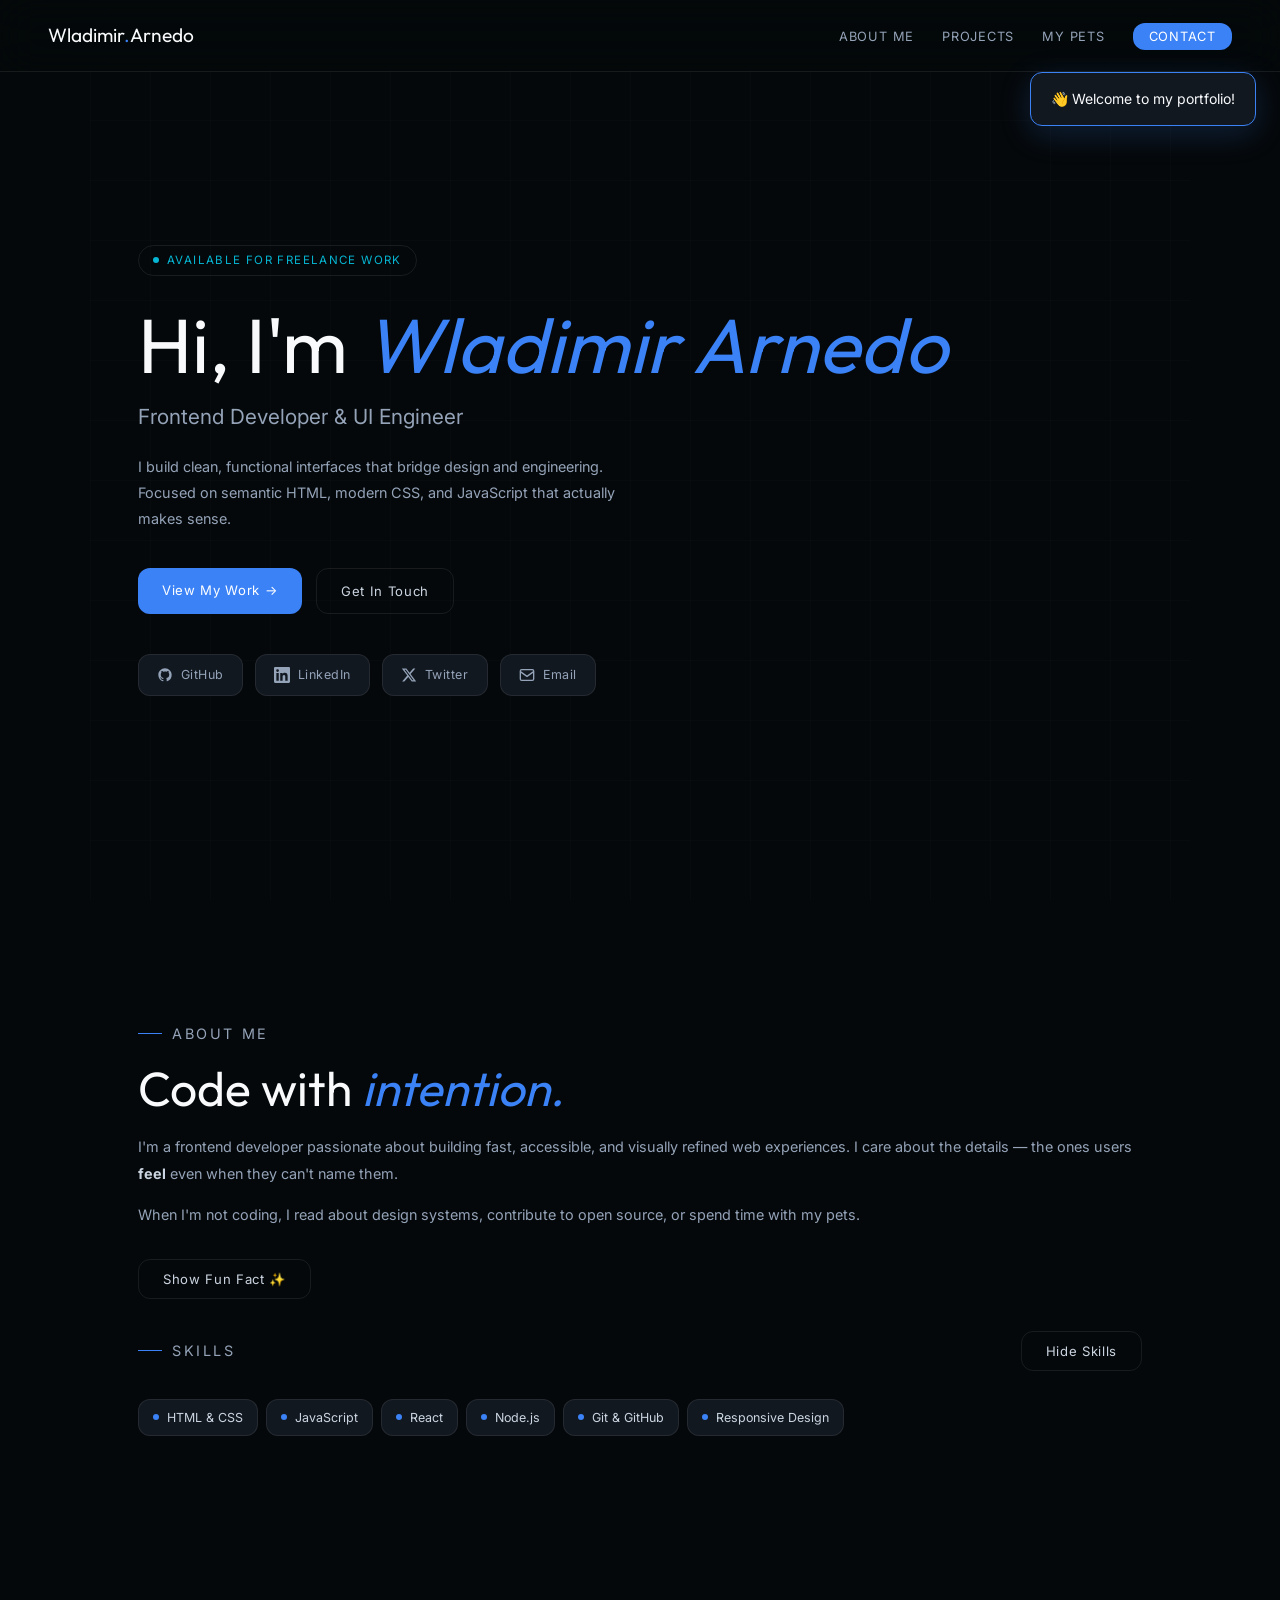
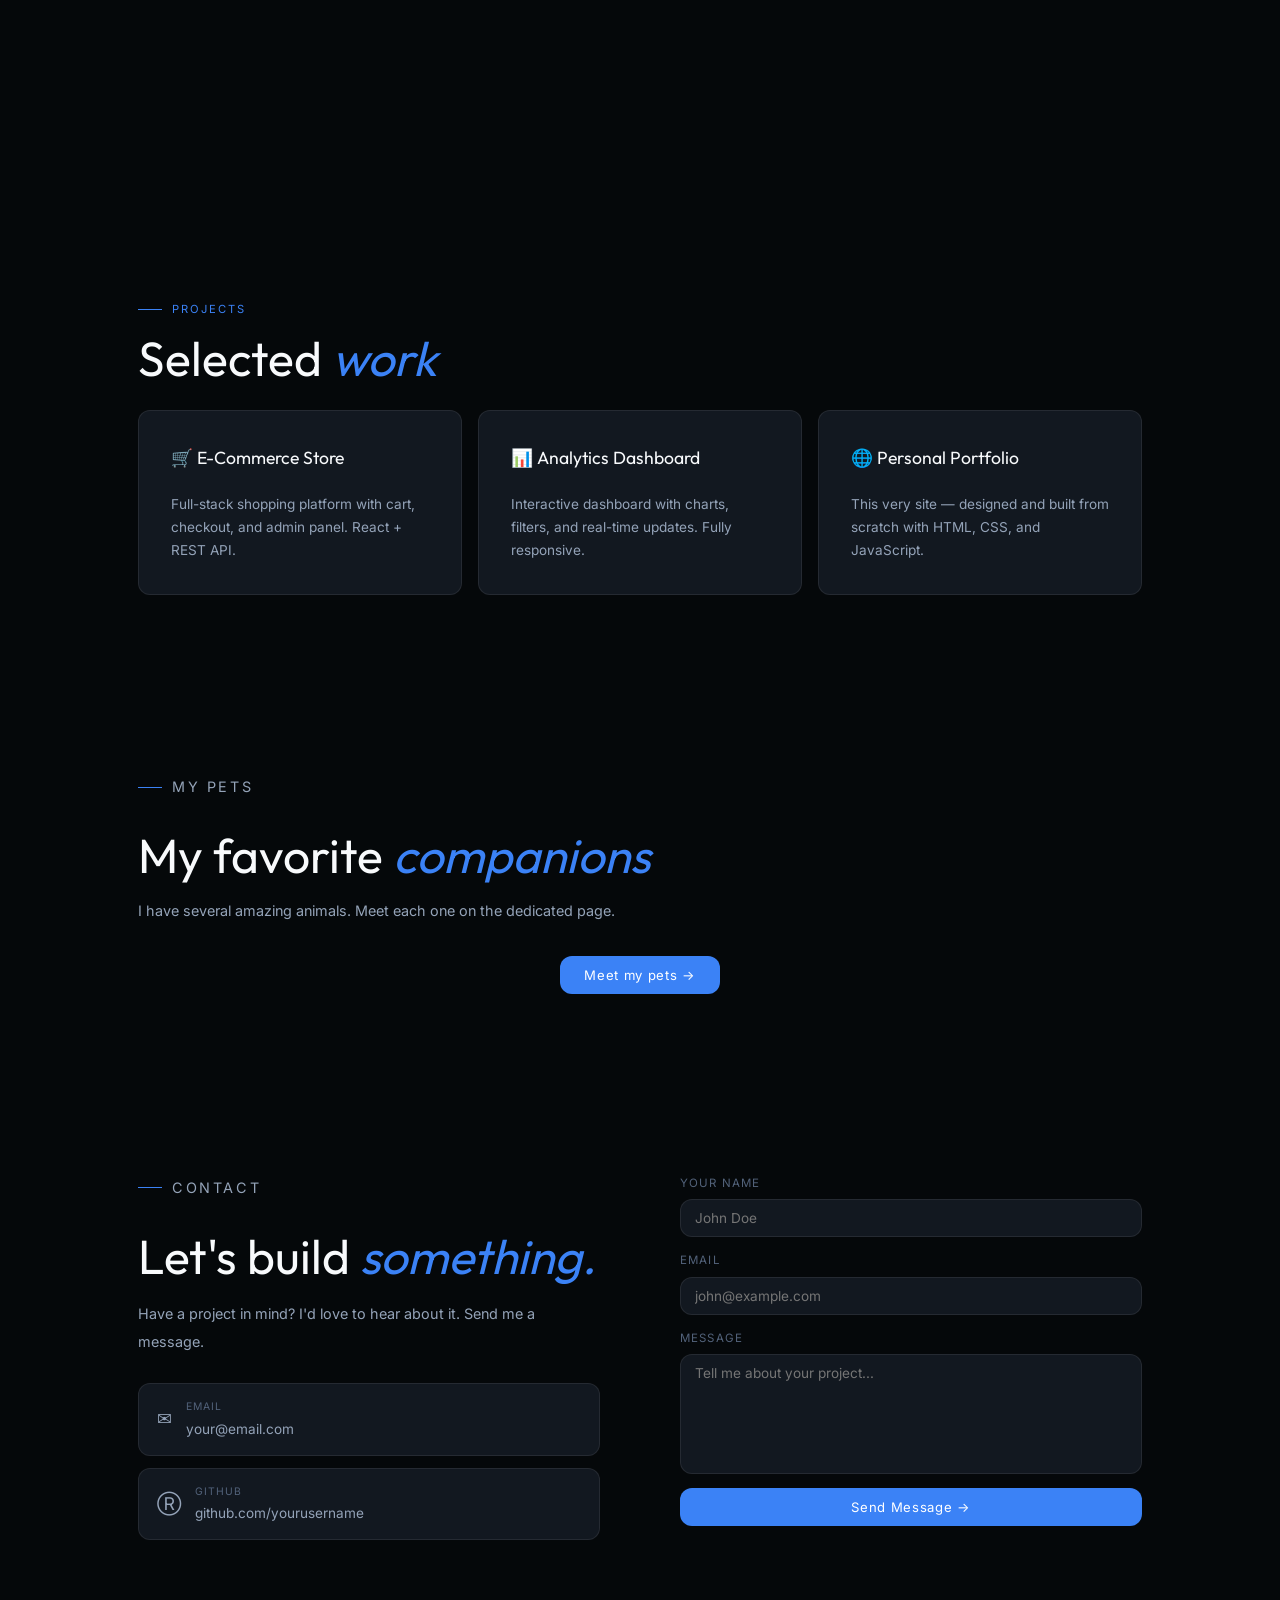
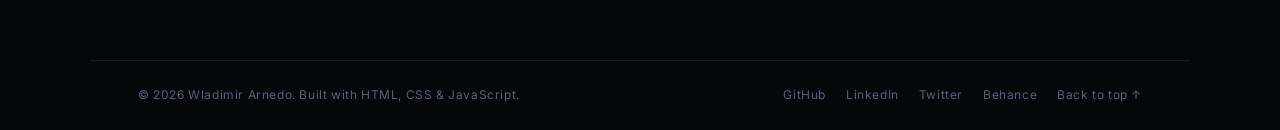
==== commit f13d4f48: "update portfolio" ====
--- a/portfolio2-main/index.html
+++ b/portfolio2-main/index.html
@@ -7,6 +7,11 @@
   <meta name="viewport" content="width=device-width, initial-scale=1.0" />
   <meta name="description" content="Portfolio of Wladimir Arnedo — Frontend Developer and UI Engineer." />
   <title>Wladimir Arnedo — Developer</title>
+
+  <!-- Conectamos fuentes premium de Google Fonts -->
+  <link rel="preconnect" href="https://fonts.googleapis.com">
+  <link rel="preconnect" href="https://fonts.gstatic.com" crossorigin>
+  <link href="https://fonts.googleapis.com/css2?family=Inter:wght@300;400;500;600&family=Outfit:wght@400;600;700&display=swap" rel="stylesheet">
 
   <!-- Conectamos nuestra hoja de estilos para darle color y vida a la página -->
   <link rel="stylesheet" href="styles.css" />
@@ -29,8 +34,15 @@
       <!-- Al hacer clic en el logo, volvemos mágicamente arriba del todo -->
       <a href="#home" class="nav-logo">Wladimir<span>.</span>Arnedo</a>
 
+      <!-- Botón de menú hamburguesa para móviles -->
+      <button class="hamburger" id="hamburger" aria-label="Abrir menú">
+        <span></span>
+        <span></span>
+        <span></span>
+      </button>
+
       <!-- Los enlaces para navegar cómodamente por nuestras secciones -->
-      <ul class="nav-links">
+      <ul class="nav-links" id="nav-links">
         <li><a href="#about">About Me</a></li>
         <li><a href="#projects">Projects</a></li>
         <!-- ¡Un atajo para ir a ver a nuestras mascotas! -->
@@ -38,260 +50,265 @@
         <!-- Este botón lo hacemos resaltar un poco más para animar a que nos contacten -->
         <li><a href="#contact" class="nav-cta">Contact</a></li>
       </ul>
+
+      <!-- Fondo oscuro para cuando el menú está abierto -->
+      <div class="menu-overlay" id="menu-overlay"></div>
     </nav>
   </header>
 
-  <!-- 
-       =================================================
-       SECCIÓN PRINCIPAL (HERO)
-       Lo primero que ve la gente al entrar.
-       Nos presentamos de forma amigable y ofrecemos formas de contacto.
-       ================================================= 
-  -->
-  <section id="home" class="hero">
-    <!-- Un fondo con una cuadrícula sutil para darle un toque muy pro -->
-    <div class="hero-grid"></div>
-
-    <div class="hero-content">
-      <!-- Un detallito visual: un circulito que parpadea indicando que estamos disponibles para trabajar -->
-      <div class="hero-badge">
-        <span class="dot"></span>Available for freelance work
-      </div>
-
-      <!-- El gran título con nuestro nombre -->
-      <h1>Hi, I'm <em>Wladimir Arnedo</em></h1>
-      <p class="hero-role">Frontend Developer &amp; UI Engineer</p>
-      <p class="hero-desc">
-        I build clean, functional interfaces that bridge design and engineering.
-        Focused on semantic HTML, modern CSS, and JavaScript that actually makes sense.
+  <main>
+    <!-- 
+         =================================================
+         SECCIÓN PRINCIPAL (HERO)
+         Lo primero que ve la gente al entrar.
+         Nos presentamos de forma amigable y ofrecemos formas de contacto.
+         ================================================= 
+    -->
+    <section id="home" class="hero">
+      <!-- Un fondo con una cuadrícula sutil para darle un toque muy pro -->
+      <div class="hero-grid"></div>
+
+      <div class="hero-content">
+        <!-- Un detallito visual: un circulito que parpadea indicando que estamos disponibles para trabajar -->
+        <div class="hero-badge">
+          <span class="dot"></span>Available for freelance work
+        </div>
+
+        <!-- El gran título con nuestro nombre -->
+        <h1>Hi, I'm <em>Wladimir Arnedo</em></h1>
+        <p class="hero-role">Frontend Developer &amp; UI Engineer</p>
+        <p class="hero-desc">
+          I build clean, functional interfaces that bridge design and engineering.
+          Focused on semantic HTML, modern CSS, and JavaScript that actually makes sense.
+        </p>
+
+        <!-- Los botones principales: uno para ver proyectos y otro para enviar mensaje -->
+        <div class="hero-actions">
+          <a href="#projects" class="btn btn-primary">View My Work &rarr;</a>
+          <a href="#contact" class="btn btn-outline">Get In Touch</a>
+        </div>
+
+        <!-- 
+             Fila con iconos de nuestras redes y contactos.
+             Usamos SVGs directamente en vez de librerías grandes para que la página cargue súper rápido.
+        -->
+        <div class="social-row">
+
+          <!-- Enlace directo a nuestro GitHub -->
+          <a href="https://github.com/yourusername" target="_blank" rel="noopener" class="social-btn" id="btn-github"
+            title="GitHub">
+            <svg viewBox="0 0 24 24" fill="currentColor" aria-hidden="true">
+              <path d="M12 2C6.477 2 2 6.484 2 12.017c0 4.425 2.865 8.18 6.839 9.504.5.092.682-.217.682-.483
+              0-.237-.008-.868-.013-1.703-2.782.605-3.369-1.343-3.369-1.343-.454-1.158-1.11-1.466-1.11-1.466
+              -.908-.62.069-.608.069-.608 1.003.07 1.531 1.032 1.531 1.032.892 1.53 2.341 1.088 2.91.832
+              .092-.647.35-1.088.636-1.338-2.22-.253-4.555-1.113-4.555-4.951 0-1.093.39-1.988 1.029-2.688
+              -.103-.253-.446-1.272.098-2.65 0 0 .84-.27 2.75 1.026A9.564 9.564 0 0112 6.844c.85.004
+              1.705.115 2.504.337 1.909-1.296 2.747-1.027 2.747-1.027.546 1.379.202 2.398.1 2.651
+              .64.7 1.028 1.595 1.028 2.688 0 3.848-2.339 4.695-4.566 4.943.359.309.678.92.678 1.855
+              0 1.338-.012 2.419-.012 2.747 0 .268.18.58.688.482A10.019 10.019 0 0022 12.017
+              C22 6.484 17.522 2 12 2z" />
+            </svg>
+            <span>GitHub</span>
+          </a>
+
+          <!-- Enlace a nuestro LinkedIn profesional -->
+          <a href="https://linkedin.com/in/yourusername" target="_blank" rel="noopener" class="social-btn"
+            id="btn-linkedin" title="LinkedIn">
+            <svg viewBox="0 0 24 24" fill="currentColor" aria-hidden="true">
+              <path d="M20.447 20.452h-3.554v-5.569c0-1.328-.027-3.037-1.852-3.037-1.853 0-2.136
+              1.445-2.136 2.939v5.667H9.351V9h3.414v1.561h.046c.477-.9 1.637-1.85 3.37-1.85
+              3.601 0 4.267 2.37 4.267 5.455v6.286zM5.337 7.433a2.062 2.062 0 01-2.063-2.065
+              2.064 2.064 0 112.063 2.065zm1.782 13.019H3.555V9h3.564v11.452zM22.225 0H1.771
+              C.792 0 0 .774 0 1.729v20.542C0 23.227.792 24 1.771 24h20.451C23.2 24 24 23.227
+              24 22.271V1.729C24 .774 23.2 0 22.222 0h.003z" />
+            </svg>
+            <span>LinkedIn</span>
+          </a>
+
+          <!-- Enlace a nuestro Twitter / X -->
+          <a href="https://x.com/yourusername" target="_blank" rel="noopener" class="social-btn" id="btn-twitter"
+            title="X / Twitter">
+            <svg viewBox="0 0 24 24" fill="currentColor" aria-hidden="true">
+              <path d="M18.244 2.25h3.308l-7.227 8.26 8.502 11.24H16.17l-5.214-6.817L4.99
+              21.75H1.68l7.73-8.835L1.254 2.25H8.08l4.713 6.231zm-1.161 17.52h1.833L7.084
+              4.126H5.117z" />
+            </svg>
+            <span>Twitter</span>
+          </a>
+
+          <!-- Enlace rápido para que nos envíen un correo electrónico -->
+          <a href="mailto:your@email.com" class="social-btn" id="btn-email" title="Email">
+            <svg viewBox="0 0 24 24" fill="none" stroke="currentColor" stroke-width="2" aria-hidden="true">
+              <rect x="2" y="4" width="20" height="16" rx="2" />
+              <path d="m2 7 10 7 10-7" />
+            </svg>
+            <span>Email</span>
+          </a>
+
+        </div>
+      </div>
+    </section>
+
+    <!-- 
+         =================================================
+         SECCIÓN SOBRE MÍ
+         Aquí contamos un poquito de quiénes somos.
+         ¡Y le pusimos magia con JavaScript para que sea divertido!
+         ================================================= 
+    -->
+    <section id="about" class="about">
+      <p class="section-label">About Me</p>
+      <h2>Code with <em>intention.</em></h2>
+
+      <!-- Le pusimos un ID a este párrafo para poder cambiarle el texto mágicamente al presionar un botón -->
+      <p id="about-bio">
+        I'm a frontend developer passionate about building fast, accessible, and
+        visually refined web experiences. I care about the details — the ones users
+        <strong>feel</strong> even when they can't name them.
       </p>
-
-      <!-- Los botones principales: uno para ver proyectos y otro para enviar mensaje -->
-      <div class="hero-actions">
-        <a href="#projects" class="btn btn-primary">View My Work &rarr;</a>
-        <a href="#contact" class="btn btn-outline">Get In Touch</a>
-      </div>
-
-      <!-- 
-           Fila con iconos de nuestras redes y contactos.
-           Usamos SVGs directamente en vez de librerías grandes para que la página cargue súper rápido.
-      -->
-      <div class="social-row">
-
-        <!-- Enlace directo a nuestro GitHub -->
-        <a href="https://github.com/yourusername" target="_blank" rel="noopener" class="social-btn" id="btn-github"
-          title="GitHub">
-          <svg viewBox="0 0 24 24" fill="currentColor" aria-hidden="true">
-            <path d="M12 2C6.477 2 2 6.484 2 12.017c0 4.425 2.865 8.18 6.839 9.504.5.092.682-.217.682-.483
-            0-.237-.008-.868-.013-1.703-2.782.605-3.369-1.343-3.369-1.343-.454-1.158-1.11-1.466-1.11-1.466
-            -.908-.62.069-.608.069-.608 1.003.07 1.531 1.032 1.531 1.032.892 1.53 2.341 1.088 2.91.832
-            .092-.647.35-1.088.636-1.338-2.22-.253-4.555-1.113-4.555-4.951 0-1.093.39-1.988 1.029-2.688
-            -.103-.253-.446-1.272.098-2.65 0 0 .84-.27 2.75 1.026A9.564 9.564 0 0112 6.844c.85.004
-            1.705.115 2.504.337 1.909-1.296 2.747-1.027 2.747-1.027.546 1.379.202 2.398.1 2.651
-            .64.7 1.028 1.595 1.028 2.688 0 3.848-2.339 4.695-4.566 4.943.359.309.678.92.678 1.855
-            0 1.338-.012 2.419-.012 2.747 0 .268.18.58.688.482A10.019 10.019 0 0022 12.017
-            C22 6.484 17.522 2 12 2z" />
-          </svg>
-          <span>GitHub</span>
-        </a>
-
-        <!-- Enlace a nuestro LinkedIn profesional -->
-        <a href="https://linkedin.com/in/yourusername" target="_blank" rel="noopener" class="social-btn"
-          id="btn-linkedin" title="LinkedIn">
-          <svg viewBox="0 0 24 24" fill="currentColor" aria-hidden="true">
-            <path d="M20.447 20.452h-3.554v-5.569c0-1.328-.027-3.037-1.852-3.037-1.853 0-2.136
-            1.445-2.136 2.939v5.667H9.351V9h3.414v1.561h.046c.477-.9 1.637-1.85 3.37-1.85
-            3.601 0 4.267 2.37 4.267 5.455v6.286zM5.337 7.433a2.062 2.062 0 01-2.063-2.065
-            2.064 2.064 0 112.063 2.065zm1.782 13.019H3.555V9h3.564v11.452zM22.225 0H1.771
-            C.792 0 0 .774 0 1.729v20.542C0 23.227.792 24 1.771 24h20.451C23.2 24 24 23.227
-            24 22.271V1.729C24 .774 23.2 0 22.222 0h.003z" />
-          </svg>
-          <span>LinkedIn</span>
-        </a>
-
-        <!-- Enlace a nuestro Twitter / X -->
-        <a href="https://x.com/yourusername" target="_blank" rel="noopener" class="social-btn" id="btn-twitter"
-          title="X / Twitter">
-          <svg viewBox="0 0 24 24" fill="currentColor" aria-hidden="true">
-            <path d="M18.244 2.25h3.308l-7.227 8.26 8.502 11.24H16.17l-5.214-6.817L4.99
-            21.75H1.68l7.73-8.835L1.254 2.25H8.08l4.713 6.231zm-1.161 17.52h1.833L7.084
-            4.126H5.117z" />
-          </svg>
-          <span>Twitter</span>
-        </a>
-
-        <!-- Enlace rápido para que nos envíen un correo electrónico -->
-        <a href="mailto:your@email.com" class="social-btn" id="btn-email" title="Email">
-          <svg viewBox="0 0 24 24" fill="none" stroke="currentColor" stroke-width="2" aria-hidden="true">
-            <rect x="2" y="4" width="20" height="16" rx="2" />
-            <path d="m2 7 10 7 10-7" />
-          </svg>
-          <span>Email</span>
-        </a>
-
-      </div>
-    </div>
-  </section>
-
-  <!-- 
-       =================================================
-       SECCIÓN SOBRE MÍ
-       Aquí contamos un poquito de quiénes somos.
-       ¡Y le pusimos magia con JavaScript para que sea divertido!
-       ================================================= 
-  -->
-  <section id="about" class="about">
-    <p class="section-label">About Me</p>
-    <h2>Code with <em>intention.</em></h2>
-
-    <!-- Le pusimos un ID a este párrafo para poder cambiarle el texto mágicamente al presionar un botón -->
-    <p id="about-bio">
-      I'm a frontend developer passionate about building fast, accessible, and
-      visually refined web experiences. I care about the details — the ones users
-      <strong>feel</strong> even when they can't name them.
-    </p>
-    <p>
-      When I'm not coding, I read about design systems, contribute to open source,
-      or spend time with my pets.
-    </p>
-
-    <!-- ¡Un botón sorpresa! Si haces clic, JavaScript cambiará el texto que acabas de leer por una anécdota -->
-    <button id="btn-fun-fact" class="btn btn-outline" style="margin-top:1rem">
-      Show Fun Fact &#10024;
-    </button>
-
-    <!-- Aquí listamos nuestras herramientas. Agregamos un botón para esconderlas si queremos limpiar la pantalla -->
-    <div class="skills-controls">
-      <p class="section-label" style="margin-bottom:0">Skills</p>
-      <!-- Este botón trabajará mano a mano con JavaScript para hacer desaparecer (o aparecer) la lista de abajo -->
-      <button id="btn-toggle-skills" class="btn btn-outline">Hide Skills</button>
-    </div>
-
-    <!-- Nuestras habilidades. Tienen un ID clave para que el botón sepa exactamente qué ocultar -->
-    <div class="skills-grid" id="skills-grid">
-      <span class="skill-tag">HTML &amp; CSS</span>
-      <span class="skill-tag">JavaScript</span>
-      <span class="skill-tag">React</span>
-      <span class="skill-tag">Node.js</span>
-      <span class="skill-tag">Git &amp; GitHub</span>
-      <span class="skill-tag">Responsive Design</span>
-    </div>
-  </section>
-
-  <!-- 
-       =================================================
-       NUESTROS PROYECTOS
-       Un pequeño escaparate de lo que hemos construido.
-       Cada tarjeta de la lista tiene su descripción y enlace.
-       ================================================= 
-  -->
-  <section id="projects" class="projects">
-    <p class="section-label">Projects</p>
-    <h2>Selected <em>work</em></h2>
-
-    <!-- Una lista limpia sin los aburridos puntos negros de siempre -->
-    <ul class="projects-list">
-      <li>
-        <a href="https://github.com/yourusername" target="_blank" rel="noopener" class="project-link">
-          🛒 E-Commerce Store
-        </a>
-        <p>Full-stack shopping platform with cart, checkout, and admin panel. React + REST API.</p>
-      </li>
-      <li>
-        <a href="https://github.com/yourusername" target="_blank" rel="noopener" class="project-link">
-          📊 Analytics Dashboard
-        </a>
-        <p>Interactive dashboard with charts, filters, and real-time updates. Fully responsive.</p>
-      </li>
-      <li>
-        <!-- Un guiño: este enlace te regresa a la parte alta de la página que estás leyendo ahora -->
-        <a href="#home" class="project-link">
-          🌐 Personal Portfolio
-        </a>
-        <p>This very site — designed and built from scratch with HTML, CSS, and JavaScript.</p>
-      </li>
-    </ul>
-  </section>
-
-  <!-- 
-       =================================================
-       SECCIÓN MASCOTAS
-       Una invitación para que los usuarios vayan a nuestra 
-       sección dedicada de animalitos.
-       ================================================= 
-  -->
-  <section id="pets" class="pets-section">
-    <p class="section-label">My Pets</p>
-    <h2>My favorite <em>companions</em></h2>
-    <p>I have several amazing animals. Meet each one on the dedicated page.</p>
-
-    <!-- Centramos este botón para que llame más la atención -->
-    <div class="btn-wrapper">
-      <button id="btn-pets" class="btn btn-primary">
-        Meet my pets &rarr;
+      <p>
+        When I'm not coding, I read about design systems, contribute to open source,
+        or spend time with my pets.
+      </p>
+
+      <!-- ¡Un botón sorpresa! Si haces clic, JavaScript cambiará el texto que acabas de leer por una anécdota -->
+      <button id="btn-fun-fact" class="btn btn-outline" style="margin-top:1rem">
+        Show Fun Fact &#10024;
       </button>
-    </div>
-  </section>
-
-  <!-- 
-       =================================================
-       SECCIÓN DE CONTACTO
-       Acá dividimos la pantalla: información directa a la 
-       izquierda, y un formulario listo para usarse a la derecha.
-       ================================================= 
-  -->
-  <section id="contact" class="contact">
-    <div class="contact-inner">
-
-      <!-- La información directa por si prefieren enviarnos un correo o buscar nuestro GitHub -->
-      <div class="contact-info">
-        <p class="section-label">Contact</p>
-        <h2>Let's build <em>something.</em></h2>
-        <p>Have a project in mind? I'd love to hear about it. Send me a message.</p>
-
-        <!-- Un par de tarjetas para nuestros métodos de contacto -->
-        <div class="contact-items">
-          <a href="mailto:your@email.com" class="contact-item">
-            <span class="ci-icon">&#9993;</span>
-            <div>
-              <span class="ci-label">Email</span>
-              your@email.com
-            </div>
-          </a>
-          <a href="https://github.com/yourusername" target="_blank" rel="noopener" class="contact-item">
-            <span class="ci-icon">&#9415;</span>
-            <div>
-              <span class="ci-label">GitHub</span>
-              github.com/yourusername
-            </div>
-          </a>
+
+      <!-- Aquí listamos nuestras herramientas. Agregamos un botón para esconderlas si queremos limpiar la pantalla -->
+      <div class="skills-controls">
+        <p class="section-label" style="margin-bottom:0">Skills</p>
+        <!-- Este botón trabajará mano a mano con JavaScript para hacer desaparecer (o aparecer) la lista de abajo -->
+        <button id="btn-toggle-skills" class="btn btn-outline">Hide Skills</button>
+      </div>
+
+      <!-- Nuestras habilidades. Tienen un ID clave para que el botón sepa exactamente qué ocultar -->
+      <div class="skills-grid" id="skills-grid">
+        <span class="skill-tag">HTML &amp; CSS</span>
+        <span class="skill-tag">JavaScript</span>
+        <span class="skill-tag">React</span>
+        <span class="skill-tag">Node.js</span>
+        <span class="skill-tag">Git &amp; GitHub</span>
+        <span class="skill-tag">Responsive Design</span>
+      </div>
+    </section>
+
+    <!-- 
+         =================================================
+         NUESTROS PROYECTOS
+         Un pequeño escaparate de lo que hemos construido.
+         Cada tarjeta de la lista tiene su descripción y enlace.
+         ================================================= 
+    -->
+    <section id="projects" class="projects">
+      <p class="section-label">Projects</p>
+      <h2>Selected <em>work</em></h2>
+
+      <!-- Una lista limpia sin los aburridos puntos negros de siempre -->
+      <ul class="projects-list">
+        <li>
+          <a href="https://github.com/yourusername" target="_blank" rel="noopener" class="project-link">
+            🛒 E-Commerce Store
+          </a>
+          <p>Full-stack shopping platform with cart, checkout, and admin panel. React + REST API.</p>
+        </li>
+        <li>
+          <a href="https://github.com/yourusername" target="_blank" rel="noopener" class="project-link">
+            📊 Analytics Dashboard
+          </a>
+          <p>Interactive dashboard with charts, filters, and real-time updates. Fully responsive.</p>
+        </li>
+        <li>
+          <!-- Un guiño: este enlace te regresa a la parte alta de la página que estás leyendo ahora -->
+          <a href="#home" class="project-link">
+            🌐 Personal Portfolio
+          </a>
+          <p>This very site — designed and built from scratch with HTML, CSS, and JavaScript.</p>
+        </li>
+      </ul>
+    </section>
+
+    <!-- 
+         =================================================
+         SECCIÓN MASCOTAS
+         Una invitación para que los usuarios vayan a nuestra 
+         sección dedicada de animalitos.
+         ================================================= 
+    -->
+    <section id="pets" class="pets-section">
+      <p class="section-label">My Pets</p>
+      <h2>My favorite <em>companions</em></h2>
+      <p>I have several amazing animals. Meet each one on the dedicated page.</p>
+
+      <!-- Centramos este botón para que llame más la atención -->
+      <div class="btn-wrapper">
+        <button id="btn-pets" class="btn btn-primary">
+          Meet my pets &rarr;
+        </button>
+      </div>
+    </section>
+
+    <!-- 
+         =================================================
+         SECCIÓN DE CONTACTO
+         Acá dividimos la pantalla: información directa a la 
+         izquierda, y un formulario listo para usarse a la derecha.
+         ================================================= 
+    -->
+    <section id="contact" class="contact">
+      <div class="contact-inner">
+
+        <!-- La información directa por si prefieren enviarnos un correo o buscar nuestro GitHub -->
+        <div class="contact-info">
+          <p class="section-label">Contact</p>
+          <h2>Let's build <em>something.</em></h2>
+          <p>Have a project in mind? I'd love to hear about it. Send me a message.</p>
+
+          <!-- Un par de tarjetas para nuestros métodos de contacto -->
+          <div class="contact-items">
+            <a href="mailto:your@email.com" class="contact-item">
+              <span class="ci-icon">&#9993;</span>
+              <div>
+                <span class="ci-label">Email</span>
+                your@email.com
+              </div>
+            </a>
+            <a href="https://github.com/yourusername" target="_blank" rel="noopener" class="contact-item">
+              <span class="ci-icon">&#9415;</span>
+              <div>
+                <span class="ci-label">GitHub</span>
+                github.com/yourusername
+              </div>
+            </a>
+          </div>
         </div>
-      </div>
-
-      <!-- El formulario. Lo genial es que JavaScript se encarga de manejarlo 
-           para que cuando la persona presione Enviar, la página no parpadee ni se recargue -->
-      <form class="contact-form" id="contact-form">
-        <div class="form-group">
-          <label for="name">Your Name</label>
-          <input type="text" id="name" name="name" placeholder="John Doe" required />
-        </div>
-        <div class="form-group">
-          <label for="email">Email</label>
-          <input type="email" id="email" name="email" placeholder="john@example.com" required />
-        </div>
-        <div class="form-group">
-          <label for="message">Message</label>
-          <!-- Evitamos que puedan estirar la caja del mensaje porque rompería nuestro bonito diseño -->
-          <textarea id="message" name="message" placeholder="Tell me about your project..." required></textarea>
-        </div>
-        <button type="submit" class="btn btn-primary">Send Message &rarr;</button>
-
-        <!-- Este pequeño párrafo es el lugar donde aparecerá mágicamente el mensaje "¡Enviado!" -->
-        <p id="form-status" class="form-status"></p>
-      </form>
-
-    </div>
-  </section>
+
+        <!-- El formulario. Lo genial es que JavaScript se encarga de manejarlo 
+             para que cuando la persona presione Enviar, la página no parpadee ni se recargue -->
+        <form class="contact-form" id="contact-form">
+          <div class="form-group">
+            <label for="name">Your Name</label>
+            <input type="text" id="name" name="name" placeholder="John Doe" required />
+          </div>
+          <div class="form-group">
+            <label for="email">Email</label>
+            <input type="email" id="email" name="email" placeholder="john@example.com" required />
+          </div>
+          <div class="form-group">
+            <label for="message">Message</label>
+            <!-- Evitamos que puedan estirar la caja del mensaje porque rompería nuestro bonito diseño -->
+            <textarea id="message" name="message" placeholder="Tell me about your project..." required></textarea>
+          </div>
+          <button type="submit" class="btn btn-primary">Send Message &rarr;</button>
+
+          <!-- Este pequeño párrafo es el lugar donde aparecerá mágicamente el mensaje "¡Enviado!" -->
+          <p id="form-status" class="form-status"></p>
+        </form>
+
+      </div>
+    </section>
+  </main>
 
   <!-- 
        =================================================
--- a/portfolio2-main/styles.css
+++ b/portfolio2-main/styles.css
@@ -12,28 +12,28 @@
    y toda la web se actualizará al instante.
    ------------------------------------------------- */
 :root {
-  /* Nuestra paleta de oscuridad a luz */
-  --black:      #080c10;
-  --dark:       #0d1117;
-  --card:       #111820;
-  --border:     #1e2d3d;
-  --muted:      #3a4a5c;
-  --text:       #8ca0b3;
-  --light:      #c8d8e8;
-  --white:      #eef4f9;
+  /* Nuestra paleta de oscuridad a luz - Refinada */
+  --black:      #05080a;
+  --dark:       #0a0e12;
+  --card:       #121820;
+  --border:     rgba(255, 255, 255, 0.08);
+  --muted:      #52627a;
+  --text:       #94a3b8;
+  --light:      #cbd5e1;
+  --white:      #f8fafc;
   
-  /* Nuestros colores para llamar la atención */
+  /* Nuestros colores para llamar la atención - Vibrantes */
   --blue:       #3b82f6;
-  --blue-dark:  #1d4ed8;
-  --cyan:       #22d3ee;
-
-  /* Nuestras familias de letras (tipografías) */
-  --font-main:  'Segoe UI', system-ui, sans-serif;
-  --font-serif: Georgia, 'Times New Roman', serif;
+  --blue-dark:  #2563eb;
+  --cyan:       #06b6d4;
+
+  /* Nuestras familias de letras (tipografías) - Premium */
+  --font-main:  'Inter', system-ui, sans-serif;
+  --font-serif: 'Outfit', sans-serif;
 
   /* Redondez de los bordes y qué tan suaves son nuestras animaciones */
-  --radius:     8px;
-  --transition: .22s cubic-bezier(.4, 0, .2, 1);
+  --radius:     12px;
+  --transition: .3s cubic-bezier(.4, 0, .2, 1);
 }
 
 
@@ -103,9 +103,9 @@
   align-items: center;
   justify-content: space-between; /* Empuja el logo a la izquierda y los links a la derecha */
   padding: 0 48px;
-  height: 60px;
-  background: rgba(8, 12, 16, .9);
-  backdrop-filter: blur(12px); /* Magia: difumina todo lo que se ponga detrás, como un vidrio empañado */
+  height: 72px; /* Un poco más de aire */
+  background: rgba(5, 8, 10, .75);
+  backdrop-filter: blur(20px) saturate(180%); /* Efecto vidrio más intenso y vibrante */
   border-bottom: 1px solid var(--border);
 }
 
@@ -157,6 +157,69 @@
 .nav-cta:hover        { background: var(--blue-dark) !important; }
 .nav-cta::after       { display: none !important; } /* Le decimos adiós a la rayita en este botón */
 
+/* ── ESTILOS DEL MENÚ HAMBURGUESA - REFINADOS ── */
+.hamburger {
+  display: none; /* Escondido por defecto en computadoras */
+  background: none;
+  border: none;
+  cursor: pointer;
+  padding: 10px;
+  z-index: 1001; /* Encima de todo */
+  position: relative;
+  width: 44px;
+  height: 44px;
+  transition: transform 0.3s ease;
+}
+
+.hamburger:hover {
+  transform: scale(1.1);
+}
+
+.hamburger span {
+  display: block;
+  width: 28px;
+  height: 2px;
+  background: var(--white);
+  margin: 6px auto;
+  transition: all 0.4s cubic-bezier(0.68, -0.6, 0.32, 1.6);
+  border-radius: 4px;
+}
+
+/* Diferentes anchos para un look más dinámico */
+.hamburger span:nth-child(2) { width: 20px; margin-left: 0; }
+.hamburger span:nth-child(3) { width: 14px; margin-left: 0; }
+
+/* Animación al abrir */
+.hamburger.active span:nth-child(1) {
+  transform: translateY(8px) rotate(45deg);
+  width: 28px;
+}
+.hamburger.active span:nth-child(2) {
+  opacity: 0;
+  transform: translateX(-20px);
+}
+.hamburger.active span:nth-child(3) {
+  transform: translateY(-8px) rotate(-45deg);
+  width: 28px;
+}
+
+/* Fondo oscuro (Overlay) */
+.menu-overlay {
+  position: fixed;
+  inset: 0;
+  background: rgba(0, 0, 0, 0.6);
+  backdrop-filter: blur(4px);
+  z-index: 998;
+  opacity: 0;
+  visibility: hidden;
+  transition: all 0.4s ease;
+}
+
+.menu-overlay.active {
+  opacity: 1;
+  visibility: visible;
+}
+
 
 /* ── MÓDULO 5: REGLAS PARA TODAS LAS SECCIONES ──
    Para no escribir lo mismo una y otra vez, todas 
@@ -167,6 +230,14 @@
   padding: 120px 48px 80px;
   max-width: 1100px;
   margin: 0 auto; /* Con esto logramos que quede perfectamente centrado siempre */
+  opacity: 0;
+  transform: translateY(30px);
+  transition: all 0.8s ease-out;
+}
+
+section.visible {
+  opacity: 1;
+  transform: translateY(0);
 }
 
 /* La pequeña etiqueta de título antes de cada título grande (Ej: "ABOUT ME") */
@@ -395,14 +466,18 @@
   background: var(--card);
   border: 1px solid var(--border);
   border-radius: var(--radius);
-  padding: 24px 28px;
+  padding: 32px;
   transition: all var(--transition);
+  display: flex;
+  flex-direction: column;
+  gap: 12px;
 }
 /* Cuando pasamos el ratón, ¡Boom! La tarjeta se eleva y gana una buena sombra */
 .projects-list li:hover {
-  border-color: var(--blue);
-  transform: translateY(-4px);
-  box-shadow: 0 12px 40px rgba(0, 0, 0, .4);
+  border-color: rgba(59, 130, 246, 0.4);
+  transform: translateY(-8px);
+  box-shadow: 0 20px 40px rgba(0, 0, 0, 0.4);
+  background: rgba(18, 24, 32, 0.8);
 }
 
 /* El nombre del proyecto, que además es un link clicable */
@@ -604,19 +679,20 @@
 
 /* El famoso efecto vidrio ahumado para las tarjetas de cada mascota */
 .pet-card {
-  background: rgba(17, 24, 32, .75); /* Medio transparente */
+  background: rgba(18, 24, 32, 0.6);
   border: 1px solid var(--border);
-  border-radius: 16px;
+  border-radius: 20px;
   overflow: hidden;
-  backdrop-filter: blur(10px); /* Difuminamos lo de atrás para el toque maestro de vidrio */
+  backdrop-filter: blur(10px);
   transition: all var(--transition);
-  box-shadow: 0 8px 32px rgba(0, 0, 0, .3);
+  box-shadow: 0 10px 30px rgba(0, 0, 0, 0.2);
 }
 /* Vuelan más alto que las tarjetas normales, para que llamen más la atención */
 .pet-card:hover {
-  transform: translateY(-8px);
-  border-color: var(--blue);
-  box-shadow: 0 20px 50px rgba(0, 0, 0, .5);
+  transform: translateY(-12px);
+  border-color: rgba(59, 130, 246, 0.3);
+  box-shadow: 0 30px 60px rgba(0, 0, 0, 0.5);
+  background: rgba(18, 24, 32, 0.8);
 }
 
 /* Las fotitos se ven perfectas sin importar qué tanto las estiremos (cover) */
@@ -806,16 +882,74 @@
 /* ── CELULARES (Para esas pantallas angostitas menores a 600px) ── */
 @media (max-width: 600px) {
 
-  /* El menú abandona la barra larga y se convierte en una columna apilable súper fácil de tocar con los pulgares */
-  header        { position: relative; }
+  /* Mostramos el botón hamburguesa */
+  .hamburger { display: block; }
+
   nav {
+    padding: 0 24px;
+  }
+
+  /* Convertimos la lista de links en un menú superpuesto que sale del lado derecho */
+  .nav-links {
+    position: fixed;
+    top: 0;
+    right: 0;
+    width: 85%;
+    max-width: 320px;
+    height: 100vh;
+    background: linear-gradient(135deg, rgba(10, 14, 18, 0.98), rgba(5, 8, 10, 0.99));
+    backdrop-filter: blur(20px);
     flex-direction: column;
-    height: auto;
-    padding: 1rem 1.5rem;
-    gap: 0.75rem;
+    justify-content: center;
+    align-items: center;
+    gap: 1.5rem;
+    z-index: 999;
+    
+    /* Estado inicial: escondido con rotación 3D */
+    opacity: 0;
+    visibility: hidden;
+    transform: translateX(100%) perspective(1000px) rotateY(-20deg);
+    transition: all 0.5s cubic-bezier(0.16, 1, 0.3, 1);
+    box-shadow: -20px 0 50px rgba(0, 0, 0, 0.8);
+    padding: 2rem;
   }
-  /* Acercamos los links del menú entre ellos */
-  .nav-links    { gap: 0.625rem; flex-wrap: wrap; justify-content: center; }
+
+  /* Cuando le damos la clase "active" con JavaScript, el menú entra en escena */
+  .nav-links.active {
+    opacity: 1;
+    visibility: visible;
+    transform: translateX(0) perspective(1000px) rotateY(0deg);
+  }
+
+  /* Animación escalonada para los links */
+  .nav-links li {
+    opacity: 0;
+    transform: translateY(20px);
+    transition: all 0.4s ease;
+  }
+
+  .nav-links.active li {
+    opacity: 1;
+    transform: translateY(0);
+  }
+
+  /* Delays para el efecto escalonado */
+  .nav-links.active li:nth-child(1) { transition-delay: 0.2s; }
+  .nav-links.active li:nth-child(2) { transition-delay: 0.3s; }
+  .nav-links.active li:nth-child(3) { transition-delay: 0.4s; }
+  .nav-links.active li:nth-child(4) { transition-delay: 0.5s; }
+
+  .nav-links a {
+    font-size: 1.2rem;
+    font-weight: 500;
+    color: var(--light);
+    width: 100%;
+    text-align: center;
+    padding: 10px;
+  }
+
+  /* Evitamos que el header se rompa en móviles */
+  header { position: fixed; }
 
   /* Apretamos un poquito las secciones para que todo quepa hermoso */
   section       { padding: 5rem 1.25rem 3.75rem; }
